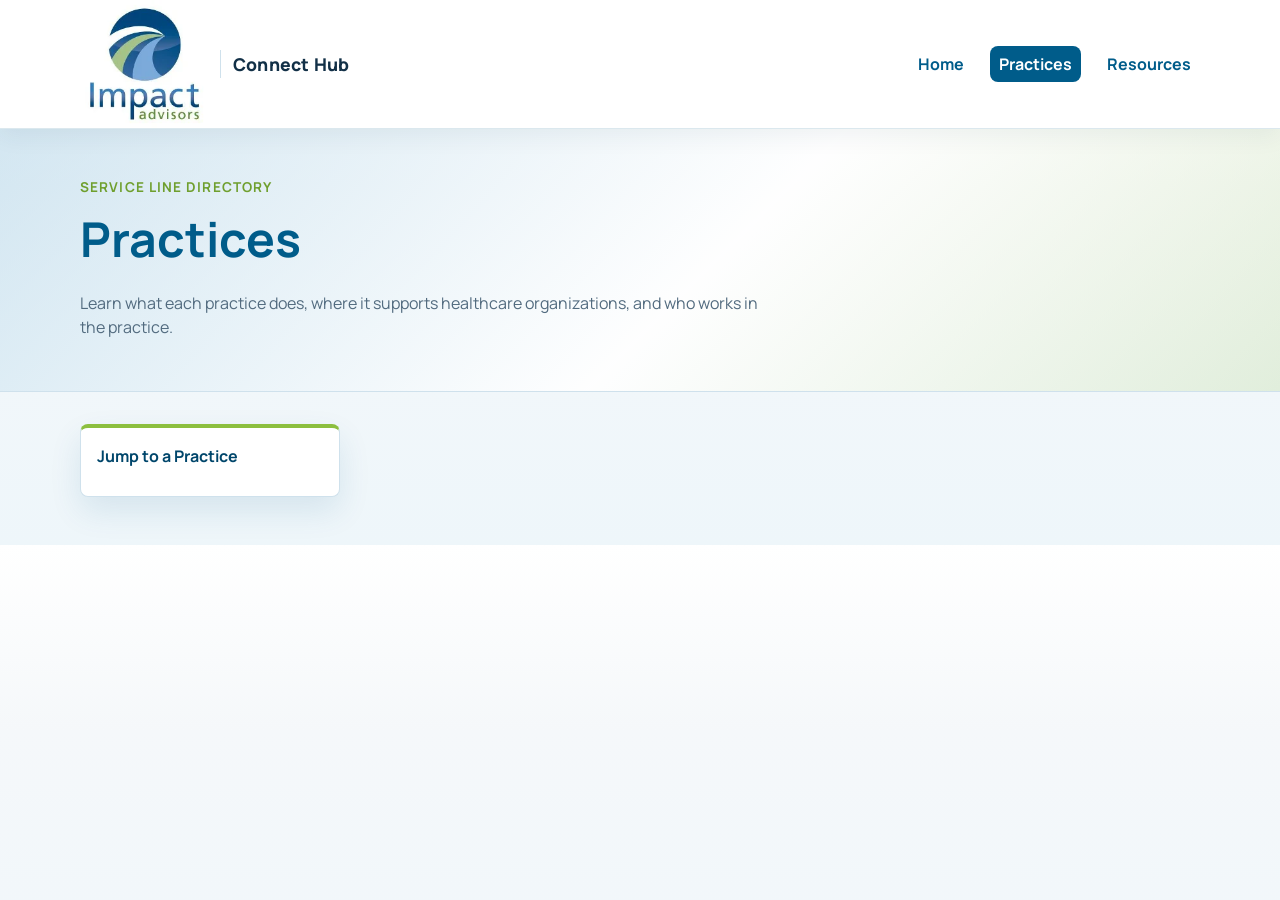
==== practices/index.html @ 386b3790 "Test three-page Connect Hub structure" ====
<!DOCTYPE html><html lang="en"><head><meta charset="UTF-8"><meta name="viewport" content="width=device-width,initial-scale=1"><title>Practices | Connect Hub</title>
<link rel="preconnect" href="https://fonts.googleapis.com"><link rel="preconnect" href="https://fonts.gstatic.com" crossorigin><link href="https://fonts.googleapis.com/css2?family=Manrope:wght@400;500;600;700;800&display=swap" rel="stylesheet"><link rel="stylesheet" href="../styles.css"></head>
<body><header class="top-nav"><div class="container nav-inner"><a href="../" class="brand" aria-label="Impact Advisors Connect Hub home"><img src="../assets/impact-advisors-logo.webp" alt="Impact Advisors" class="brand-logo"><span class="brand-divider" aria-hidden="true"></span><span class="brand-product">Connect Hub</span></a><nav aria-label="Primary navigation"><ul class="nav-links"><li><a href="../">Home</a></li><li><a href="./" class="active" aria-current="page">Practices</a></li><li><a href="../resources/">Resources</a></li></ul></nav></div></header>
<main id="top"><section class="page-hero"><div class="container"><p class="hero-kicker">Service Line Directory</p><h1>Practices</h1><p>Learn what each practice does, where it supports healthcare organizations, and who works in the practice.</p></div></section>
<div class="container practices-layout"><aside class="practice-nav-card" aria-label="Practice navigation"><h2>Jump to a Practice</h2><nav id="practiceNav"></nav></aside><div id="practiceSections" class="practice-sections"></div></div></main>
<script src="../assets/data/roster-data.js"></script><script src="../assets/data/practice-data.js"></script><script src="../assets/js/site-data.js"></script><script src="practices.js"></script></body></html>
---- styles.css ----
:root {
  --bg: #f5f8fa;
  --bg-accent: #eaf4fa;
  --surface: #ffffff;
  --surface-soft: #f7fbfd;
  --text: #123047;
  --muted: #526b7f;
  --primary: #005c8a;
  --primary-strong: #00466b;
  --primary-medium: #2f80b7;
  --primary-light: #a8d0e6;
  --accent-green: #8cbf3f;
  --accent-green-strong: #6f9f2e;
  --border: #cfe1ec;
  --shadow: 0 14px 32px rgba(0, 92, 138, 0.11);
}

* {
  box-sizing: border-box;
}

html {
  scroll-behavior: smooth;
}

body {
  margin: 0;
  font-family: "Manrope", "Segoe UI", Tahoma, sans-serif;
  color: var(--text);
  background: linear-gradient(180deg, #ffffff 0%, var(--bg) 34%, #eef6fa 100%);
  line-height: 1.5;
  overflow-x: hidden;
}

.container {
  width: min(1120px, 92vw);
  margin: 0 auto;
}

.top-nav {
  position: static;
  background: rgba(255, 255, 255, 0.96);
  border-bottom: 1px solid rgba(0, 92, 138, 0.14);
  box-shadow: 0 8px 22px rgba(18, 48, 71, 0.06);
  backdrop-filter: blur(12px);
}

.nav-inner {
  display: flex;
  align-items: center;
  justify-content: space-between;
  min-height: 70px;
}

.brand {
  display: inline-flex;
  align-items: center;
  gap: 0.75rem;
  min-width: 0;
  color: var(--primary);
  text-decoration: none;
  font-weight: 800;
  letter-spacing: 0.2px;
  font-size: 1.1rem;
}

.brand-logo {
  width: 128px;
  height: auto;
  display: block;
  flex: 0 0 auto;
}

.brand-divider {
  width: 1px;
  height: 28px;
  background: var(--border);
  flex: 0 0 auto;
}

.brand-product {
  color: var(--text);
  white-space: nowrap;
}

.nav-links {
  display: flex;
  gap: 1.1rem;
  list-style: none;
  margin: 0;
  padding: 0;
}

.nav-links a {
  text-decoration: none;
  color: var(--primary);
  font-weight: 700;
  transition: color 0.2s ease, background 0.2s ease;
  border-radius: 8px;
  padding: 0.45rem 0.55rem;
}

.nav-links a:hover,
.nav-links a:focus-visible {
  color: var(--primary-strong);
  background: #edf7fc;
}

.nav-links a.active {
  color: #fff;
  background: var(--primary);
}

.home-links-section,
.resource-categories {
  padding: 2rem 0;
}

.home-link-grid {
  display: grid;
  grid-template-columns: repeat(2, minmax(0, 1fr));
  gap: 1rem;
}

.home-promo-card,
.resource-card,
.practice-section,
.practice-nav-card {
  background: var(--surface);
  border: 1px solid var(--border);
  border-top: 4px solid var(--accent-green);
  border-radius: 8px;
  box-shadow: var(--shadow);
}

.home-promo-card { padding: 1.35rem; }
.home-promo-card h2 { margin: 0.25rem 0 0.5rem; color: var(--primary-strong); font-size: 1.35rem; }
.home-promo-card p:not(.eyebrow) { color: var(--muted); }
.eyebrow, .resource-type { margin: 0; color: var(--accent-green-strong); font-size: .78rem; font-weight: 800; letter-spacing: .08em; text-transform: uppercase; }
.quick-link-list { display: flex; flex-wrap: wrap; gap: .65rem; margin: 1rem 0; }
.quick-link-button { display: inline-flex; padding: .65rem .8rem; border-radius: 6px; background: var(--primary); color: #fff; text-decoration: none; font-weight: 700; }
.quick-link-button:hover, .quick-link-button:focus-visible { background: var(--primary-strong); }
.text-link, .back-to-top { color: var(--primary); font-weight: 800; }
.inline-action { display: inline-flex; width: auto; }

.page-hero { padding: 3rem 0 2.25rem; background: linear-gradient(135deg, rgba(168,208,230,.45), rgba(255,255,255,.9) 55%, rgba(140,191,63,.16)); border-bottom: 1px solid var(--border); }
.page-hero h1 { margin: .35rem 0; color: var(--primary); font-size: clamp(2rem, 5vw, 3rem); }
.page-hero p:last-child { max-width: 70ch; color: var(--muted); }
.practices-layout { display: grid; grid-template-columns: 260px minmax(0, 1fr); gap: 1.25rem; padding: 2rem 0 3rem; align-items: start; }
.practice-nav-card { position: sticky; top: 1rem; padding: 1rem; }
.practice-nav-card h2 { margin: 0 0 .75rem; font-size: 1rem; color: var(--primary-strong); }
.practice-nav-card nav { display: grid; }
.practice-nav-card a { padding: .55rem .3rem; border-bottom: 1px solid var(--border); color: var(--primary); text-decoration: none; font-weight: 700; font-size: .9rem; }
.practice-sections { display: grid; gap: 1.25rem; min-width: 0; }
.practice-section { padding: 1.5rem; scroll-margin-top: 1rem; }
.practice-section > h2 { margin: 0 0 1rem; color: var(--primary-strong); }
.practice-section > h3 { color: var(--primary); margin-top: 1.5rem; }
.practice-content p, .practice-section li, .practice-closing, .muted-message { color: var(--muted); }
.support-intro { font-weight: 700; margin-bottom: .35rem; }
.support-list { columns: 2; column-gap: 2rem; margin-top: 0; }
.practice-closing { font-weight: 800; }
.practice-people-grid { display: grid; grid-template-columns: repeat(3, minmax(0,1fr)); gap: .65rem; }
.practice-person-card { display: flex; align-items: center; gap: .65rem; padding: .7rem; border: 1px solid var(--border); border-radius: 7px; background: var(--surface-soft); min-width: 0; }
.practice-person-card img { width: 44px; height: 44px; flex: 0 0 44px; border-radius: 50%; object-fit: cover; }
.practice-person-card h4, .practice-person-card p { margin: 0; overflow-wrap: anywhere; }
.practice-person-card h4 { font-size: .88rem; color: var(--text); }
.practice-person-card p { font-size: .76rem; color: var(--muted); }
.back-to-top { display: inline-block; margin-top: 1.25rem; }
.resource-categories { display: grid; gap: 2rem; }
.resource-category h2 { color: var(--primary); }
.resource-grid { display: grid; grid-template-columns: repeat(2, minmax(0,1fr)); gap: 1rem; }
.resource-card { padding: 1.4rem; }
.resource-card h3 { color: var(--primary-strong); margin: .35rem 0; }
.resource-card p { color: var(--muted); }

.hero {
  padding: 4.5rem 0 3.2rem;
  background:
    linear-gradient(135deg, rgba(168, 208, 230, 0.45) 0%, rgba(255, 255, 255, 0.9) 48%, rgba(140, 191, 63, 0.16) 100%),
    #f7fbfd;
  border-bottom: 1px solid rgba(0, 92, 138, 0.12);
}

.hero-grid {
  display: grid;
  grid-template-columns: 1.3fr 0.9fr;
  gap: 2rem;
  align-items: center;
}

.hero-kicker {
  margin: 0;
  font-size: 0.85rem;
  font-weight: 700;
  letter-spacing: 1.1px;
  text-transform: uppercase;
  color: var(--accent-green-strong);
}

.hero h1 {
  margin: 0.55rem 0 0;
  font-size: clamp(2rem, 5vw, 3rem);
  line-height: 1.1;
  color: var(--primary);
}

.hero-description {
  max-width: 60ch;
  color: var(--muted);
  margin-bottom: 1.4rem;
}

.hero-panel {
  display: grid;
  grid-template-columns: repeat(3, minmax(0, 1fr));
  gap: 0.8rem;
}

.panel-card {
  background: var(--surface);
  border: 1px solid rgba(47, 128, 183, 0.22);
  border-top: 3px solid var(--accent-green);
  border-radius: 8px;
  padding: 1rem;
  box-shadow: var(--shadow);
}

.panel-label {
  margin: 0;
  font-size: 0.82rem;
  color: var(--muted);
}

.panel-value {
  margin: 0.35rem 0 0;
  font-size: 1.35rem;
  font-weight: 800;
  color: var(--primary);
}

.featured-resource-section {
  padding: 1.25rem 0 0.4rem;
}

.featured-resource-heading {
  margin-bottom: 0.75rem;
}

.featured-resource-card {
  display: grid;
  grid-template-columns: auto minmax(0, 1fr) auto;
  align-items: center;
  gap: 1rem;
  border: 1px solid var(--border);
  border-left: 5px solid var(--accent-green);
  border-radius: 8px;
  padding: 1rem 1.1rem;
  background: linear-gradient(135deg, var(--surface) 0%, var(--bg-accent) 100%);
  box-shadow: var(--shadow);
  color: var(--text);
  text-decoration: none;
  transition: border-color 0.2s ease, box-shadow 0.2s ease, transform 0.2s ease;
}

.featured-resource-card:hover {
  border-color: var(--primary-medium);
  box-shadow: 0 18px 34px rgba(0, 92, 138, 0.16);
  transform: translateY(-2px);
}

.featured-resource-card:focus-visible {
  outline: 3px solid rgba(47, 128, 183, 0.35);
  outline-offset: 3px;
}

.featured-resource-card + .featured-resource-card {
  margin-top: 0.75rem;
}

.featured-resource-icon {
  display: grid;
  width: 54px;
  height: 58px;
  place-items: center;
  border-radius: 7px;
  background: var(--primary-strong);
  color: #fff;
}

.featured-resource-icon svg {
  width: 27px;
  height: 27px;
  fill: none;
  stroke: currentColor;
  stroke-linecap: round;
  stroke-linejoin: round;
  stroke-width: 1.7;
}

.featured-resource-icon > span {
  margin-top: -0.45rem;
  font-size: 0.58rem;
  font-weight: 800;
  letter-spacing: 0.08em;
}

.featured-resource-copy,
.featured-resource-label,
.featured-resource-title,
.featured-resource-description {
  display: block;
}

.featured-resource-label {
  color: var(--accent-green-strong);
  font-size: 0.72rem;
  font-weight: 800;
  letter-spacing: 0.075em;
  text-transform: uppercase;
}

.featured-resource-title {
  margin-top: 0.12rem;
  color: var(--primary-strong);
  font-size: 1.08rem;
  font-weight: 800;
}

.featured-resource-description {
  margin-top: 0.2rem;
  color: var(--muted);
  font-size: 0.86rem;
}

.featured-resource-button {
  border-radius: 7px;
  padding: 0.65rem 0.9rem;
  background: var(--primary);
  color: #fff;
  font-size: 0.8rem;
  font-weight: 800;
  text-align: center;
  white-space: nowrap;
}

.people-section {
  padding: 1rem 0 3.8rem;
}

.section-header h3,
.info-section h3 {
  margin: 0;
  font-size: 1.45rem;
  color: var(--primary);
}

.section-header p {
  margin: 0.5rem 0 1.4rem;
  color: var(--muted);
}

.filters-card {
  background: linear-gradient(135deg, #ffffff 0%, #f4f9ed 100%);
  border: 1px solid rgba(140, 191, 63, 0.48);
  border-top: 5px solid var(--accent-green);
  border-radius: 8px;
  box-shadow: 0 14px 30px rgba(82, 125, 34, 0.16);
  padding: 1.15rem;
}

.filter-grid {
  display: grid;
  grid-template-columns: repeat(4, minmax(0, 1fr));
  gap: 0.85rem;
}

.search-field {
  grid-column: span 2;
}

.search-input-row {
  display: flex;
  gap: 0.5rem;
}

.filter-control-row {
  display: flex;
  gap: 0.5rem;
}

.search-input-row input,
.filter-control-row select {
  min-width: 0;
}

.clear-search-button {
  flex: 0 0 auto;
  border: 1px solid var(--primary);
  border-radius: 999px;
  padding: 0.62rem 1rem;
  background: var(--primary);
  color: #fff;
  font: inherit;
  font-weight: 700;
  cursor: pointer;
}

.clear-search-button:hover {
  background: var(--primary-strong);
  border-color: var(--primary-strong);
}

.clear-search-button:focus-visible {
  outline: 3px solid rgba(47, 128, 183, 0.25);
  outline-offset: 2px;
}

.filter-field {
  display: flex;
  flex-direction: column;
  gap: 0.35rem;
}

.filter-field label {
  font-size: 0.82rem;
  font-weight: 800;
  color: var(--primary-strong);
  letter-spacing: 0.01em;
}

.filter-field input,
.filter-field select {
  width: 100%;
  border: 1px solid var(--border);
  background: var(--surface-soft);
  border-radius: 999px;
  padding: 0.62rem 0.7rem;
  font: inherit;
  color: var(--text);
}

.filter-field input:focus,
.filter-field select:focus {
  border-color: var(--primary-medium);
  outline: 3px solid rgba(47, 128, 183, 0.2);
  outline-offset: 1px;
}

.results-count {
  margin: 1rem 0 0.9rem;
  font-weight: 700;
  color: var(--primary-strong);
}

.profiles-grid {
  display: grid;
  grid-template-columns: repeat(3, minmax(0, 1fr));
  gap: 1rem;
}

.service-line-info {
  margin: 0 0 1rem;
  padding: 1.15rem 1.25rem;
  border: 1px solid var(--border);
  border-left: 4px solid var(--primary);
  border-radius: 8px;
  background: var(--surface-soft);
  box-shadow: 0 8px 20px rgba(0, 92, 138, 0.07);
  animation: service-line-info-enter 180ms ease-out;
}

.service-line-info[hidden] {
  display: none;
}

.service-line-info h4 {
  margin: -1.15rem -1.25rem 0.85rem;
  padding: 0.9rem 1.25rem;
  background: var(--primary-strong);
  color: #fff;
  font-size: 1.08rem;
}

.service-line-info p {
  margin: 0 0 0.65rem;
  color: var(--muted);
  font-size: 0.93rem;
}

.service-line-info ul {
  margin: 0 0 0.7rem;
  padding-left: 1.25rem;
  columns: 2;
  column-gap: 2rem;
  color: var(--text);
  font-size: 0.91rem;
}

.service-line-info li {
  margin-bottom: 0.3rem;
  break-inside: avoid;
}

.service-line-info .service-line-info-closing {
  margin-bottom: 0;
  font-weight: 600;
  color: var(--text);
}

@keyframes service-line-info-enter {
  from {
    opacity: 0;
    transform: translateY(-4px);
  }

  to {
    opacity: 1;
    transform: translateY(0);
  }
}

.service-line-org-chart {
  margin: 0 0 1rem;
  overflow: hidden;
  border: 1px solid var(--border);
  border-radius: 8px;
  background: var(--surface);
  box-shadow: 0 8px 20px rgba(0, 92, 138, 0.07);
  animation: service-line-info-enter 180ms ease-out;
}

.service-line-org-chart[hidden] {
  display: none;
}

.org-chart-heading {
  padding: 1rem 1.25rem;
  background: var(--primary-strong);
  color: #fff;
}

.org-chart-heading h4,
.org-chart-heading p {
  margin: 0;
}

.org-chart-heading h4 {
  font-size: 1.12rem;
}

.org-chart-heading p {
  margin-top: 0.18rem;
  color: var(--primary-light);
  font-size: 0.9rem;
}

.org-chart-levels {
  padding: 1.2rem;
  background: var(--surface-soft);
}

.org-chart-level {
  position: relative;
  padding-bottom: 2rem;
}

.org-chart-level:last-child {
  padding-bottom: 0;
}

.org-chart-level:not(:last-child)::after {
  content: "";
  position: absolute;
  bottom: 0.25rem;
  left: 50%;
  width: 2px;
  height: 1.5rem;
  background: linear-gradient(var(--primary-medium), var(--accent-green));
  transform: translateX(-50%);
}

.org-chart-level-label {
  margin: 0 0 0.55rem;
  color: var(--primary);
  font-size: 0.76rem;
  font-weight: 800;
  letter-spacing: 0.055em;
  text-align: center;
  text-transform: uppercase;
}

.org-chart-people {
  display: flex;
  flex-wrap: wrap;
  justify-content: center;
  gap: 0.7rem;
}

.org-chart-node {
  width: min(155px, 100%);
  min-height: 142px;
  border: 1px solid rgba(47, 128, 183, 0.3);
  border-top: 4px solid var(--accent-green);
  border-radius: 8px;
  padding: 0.75rem 0.55rem;
  background: var(--surface);
  color: var(--text);
  font: inherit;
  text-align: center;
  cursor: pointer;
  box-shadow: 0 5px 14px rgba(0, 92, 138, 0.08);
  transition: border-color 0.2s ease, box-shadow 0.2s ease, transform 0.2s ease;
}

.org-chart-node:hover {
  border-color: var(--primary-medium);
  box-shadow: 0 9px 20px rgba(0, 92, 138, 0.16);
  transform: translateY(-2px);
}

.org-chart-node:focus-visible {
  outline: 3px solid rgba(47, 128, 183, 0.25);
  outline-offset: 2px;
}

.org-chart-avatar {
  position: relative;
  display: grid;
  width: 58px;
  height: 58px;
  margin: 0 auto 0.45rem;
  overflow: hidden;
  place-items: center;
  border-radius: 50%;
  background: linear-gradient(135deg, var(--primary), var(--primary-medium));
  box-shadow: inset 0 -5px 0 rgba(140, 191, 63, 0.25);
  color: #fff;
  font-weight: 800;
}

.org-chart-avatar img {
  position: absolute;
  inset: 0;
  width: 100%;
  height: 100%;
  border-radius: 50%;
  object-fit: cover;
}

.org-chart-name,
.org-chart-title {
  display: block;
}

.org-chart-name {
  font-size: 0.88rem;
  font-weight: 800;
}

.org-chart-title {
  margin-top: 0.15rem;
  color: var(--muted);
  font-size: 0.73rem;
  line-height: 1.25;
}

.org-chart-note {
  margin: 0;
  padding: 0.85rem 1.25rem;
  border-top: 1px solid var(--border);
  color: var(--muted);
  font-size: 0.78rem;
  font-style: italic;
}

.profile-card.org-chart-target {
  border-color: var(--accent-green);
  box-shadow: 0 0 0 4px rgba(140, 191, 63, 0.25), 0 18px 34px rgba(0, 92, 138, 0.16);
  animation: org-chart-profile-highlight 1.8s ease-out;
}

@keyframes org-chart-profile-highlight {
  0%,
  30% {
    background: rgba(140, 191, 63, 0.14);
  }

  100% {
    background: var(--surface);
  }
}

.profile-card {
  background: var(--surface);
  border: 1px solid rgba(47, 128, 183, 0.25);
  border-radius: 8px;
  box-shadow: var(--shadow);
  padding: 1.1rem;
  display: flex;
  flex-direction: column;
  gap: 1rem;
  transition: transform 0.2s ease, box-shadow 0.2s ease;
}

.profile-card:hover {
  transform: translateY(-3px);
  box-shadow: 0 18px 34px rgba(0, 92, 138, 0.16);
}

.profile-top {
  display: flex;
  gap: 0.75rem;
  align-items: center;
}

.avatar {
  width: 52px;
  height: 52px;
  flex: 0 0 52px;
  border-radius: 50%;
  overflow: hidden;
  position: relative;
  display: grid;
  place-items: center;
  font-weight: 800;
  color: #fff;
  background: linear-gradient(135deg, var(--primary), var(--primary-medium));
  box-shadow: inset 0 -5px 0 rgba(140, 191, 63, 0.22);
}

.avatar img {
  position: absolute;
  inset: 0;
  width: 100%;
  height: 100%;
  display: block;
  object-fit: cover;
  object-position: center;
  border-radius: 50%;
}

.name {
  margin: 0;
  font-size: 1.05rem;
  color: var(--text);
}

.role {
  margin: 0.1rem 0 0;
  color: var(--muted);
  font-size: 0.94rem;
}

.meta-line {
  margin: 0.1rem 0 0;
  color: var(--primary);
  font-weight: 600;
  font-size: 0.86rem;
}

.profile-details {
  display: grid;
  grid-template-columns: auto 1fr;
  gap: 0.35rem 0.8rem;
  margin: 0;
}

.profile-details dt,
.contact-row > span {
  font-size: 0.84rem;
  font-weight: 700;
  color: var(--primary);
}

.profile-details dd {
  margin: 0;
  color: var(--muted);
  overflow-wrap: anywhere;
}

.profile-tag {
  display: inline-flex;
  align-items: center;
  max-width: 100%;
  border-radius: 999px;
  padding: 0.18rem 0.55rem;
  font-size: 0.8rem;
  font-weight: 800;
  line-height: 1.35;
  overflow-wrap: anywhere;
}

.profile-tag-single-line {
  font-size: 0.72rem;
  white-space: nowrap;
}

.tag-blue {
  background: #e5f2fa;
  border: 1px solid var(--primary-light);
  color: var(--primary);
}

.tag-green {
  background: #f1f8e8;
  border: 1px solid rgba(140, 191, 63, 0.48);
  color: #527d22;
}

.contact-links {
  display: grid;
  gap: 0.45rem;
  padding-top: 0.2rem;
  border-top: 1px solid rgba(47, 128, 183, 0.18);
}

.contact-row {
  display: grid;
  grid-template-columns: 76px minmax(0, 1fr);
  gap: 0.7rem;
  align-items: baseline;
}

.profile-link {
  color: var(--primary);
  font-weight: 700;
  overflow-wrap: anywhere;
}

a.profile-link:hover,
a.profile-link:focus-visible {
  color: var(--primary-strong);
}

.profile-link:not(a) {
  color: var(--muted);
  font-weight: 600;
}

.muted-link {
  color: #75879a;
}

.card-actions {
  display: flex;
  gap: 0.55rem;
  margin-top: auto;
}

.card-actions .action-btn {
  flex: 1 1 0;
}

button {
  font: inherit;
}

.action-btn {
  display: inline-flex;
  align-items: center;
  justify-content: center;
  border: 1px solid var(--border);
  border-radius: 8px;
  padding: 0.54rem 0.75rem;
  font-weight: 700;
  cursor: pointer;
  text-decoration: none;
}

.action-btn.primary {
  background: var(--primary);
  border-color: transparent;
  color: #fff;
}

.action-btn.primary:hover {
  background: var(--primary-strong);
}

.action-btn.disabled,
.action-btn.disabled:hover {
  background: #b7c7d2;
  color: #ffffff;
  cursor: not-allowed;
  pointer-events: none;
}

.action-btn.secondary {
  background: #fff;
  color: var(--primary-strong);
}

.action-btn.secondary:hover {
  background: #f0f8ff;
}

.directory-controls {
  display: flex;
  justify-content: center;
  gap: 0.55rem;
  margin: 1.25rem 0;
}

.directory-controls[hidden],
.directory-controls button[hidden] {
  display: none;
}

.no-results {
  margin-top: 1rem;
  padding: 1rem;
  border-radius: 8px;
  background: #fff3f3;
  border: 1px solid #f1c8c8;
  color: #8d3737;
  font-weight: 600;
}

.info-section {
  padding: 0 0 4rem;
}

.info-grid {
  display: grid;
  grid-template-columns: repeat(2, minmax(0, 1fr));
  gap: 1rem;
}

.info-grid article {
  background: var(--surface);
  border: 1px solid rgba(47, 128, 183, 0.22);
  border-top: 3px solid var(--primary-light);
  border-radius: 8px;
  box-shadow: var(--shadow);
  padding: 1.2rem;
}

.info-grid p,
.info-grid li {
  color: var(--muted);
}

.info-grid ol {
  margin: 0.7rem 0 0;
  padding-left: 1.15rem;
}

@media (max-width: 1050px) {
  .filter-grid {
    grid-template-columns: repeat(2, minmax(0, 1fr));
  }

  .search-field {
    grid-column: span 2;
  }

  .profiles-grid {
    grid-template-columns: repeat(2, minmax(0, 1fr));
  }

  .hero-grid {
    grid-template-columns: 1fr;
  }

  .org-chart-node {
    width: 145px;
  }

  .practices-layout { grid-template-columns: 1fr; }
  .practice-nav-card { position: static; }
  .practice-nav-card nav { grid-template-columns: repeat(2, minmax(0,1fr)); column-gap: 1rem; }
  .practice-people-grid { grid-template-columns: repeat(2, minmax(0,1fr)); }
}

@media (max-width: 680px) {
  .nav-inner {
    flex-wrap: wrap;
    padding: 0.65rem 0;
    gap: 0.55rem;
  }

  .nav-links {
    width: 100%;
    justify-content: space-between;
    gap: 0.35rem;
    font-size: 0.92rem;
  }

  .brand {
    width: 100%;
  }

  .brand-logo {
    width: 112px;
  }

  .brand-divider {
    height: 24px;
  }

  .hero-panel {
    grid-template-columns: 1fr;
  }

  .featured-resource-card {
    grid-template-columns: auto minmax(0, 1fr);
    align-items: start;
    padding: 1rem;
  }

  .featured-resource-button {
    grid-column: 1 / -1;
    width: 100%;
  }

  .filter-grid {
    grid-template-columns: 1fr;
  }

  .search-field {
    grid-column: span 1;
  }

  .profiles-grid,
  .info-grid {
    grid-template-columns: 1fr;
  }

  .service-line-info {
    padding: 1rem;
  }

  .service-line-info ul {
    columns: 1;
  }

  .org-chart-levels {
    padding: 1rem;
  }

  .org-chart-level {
    padding-bottom: 1.7rem;
  }

  .org-chart-level:not(:last-child)::after {
    bottom: 0.2rem;
    height: 1.3rem;
  }

  .org-chart-people {
    display: grid;
    grid-template-columns: 1fr;
  }

  .org-chart-node {
    display: grid;
    grid-template-columns: 48px 1fr;
    grid-template-rows: auto auto;
    width: 100%;
    min-height: 0;
    align-items: center;
    text-align: left;
  }

  .org-chart-avatar {
    grid-row: 1 / 3;
    width: 48px;
    height: 48px;
    margin: 0 0.7rem 0 0;
  }

  .org-chart-name {
    align-self: end;
  }

  .org-chart-title {
    align-self: start;
  }

  .card-actions {
    flex-direction: column;
  }

  .home-link-grid, .resource-grid, .practice-people-grid { grid-template-columns: 1fr; }
  .practice-nav-card nav { grid-template-columns: 1fr; }
  .support-list { columns: 1; }
  .practice-section { padding: 1rem; }
  .search-input-row { flex-wrap: wrap; }
  .search-input-row input { flex: 1 1 100%; }
}
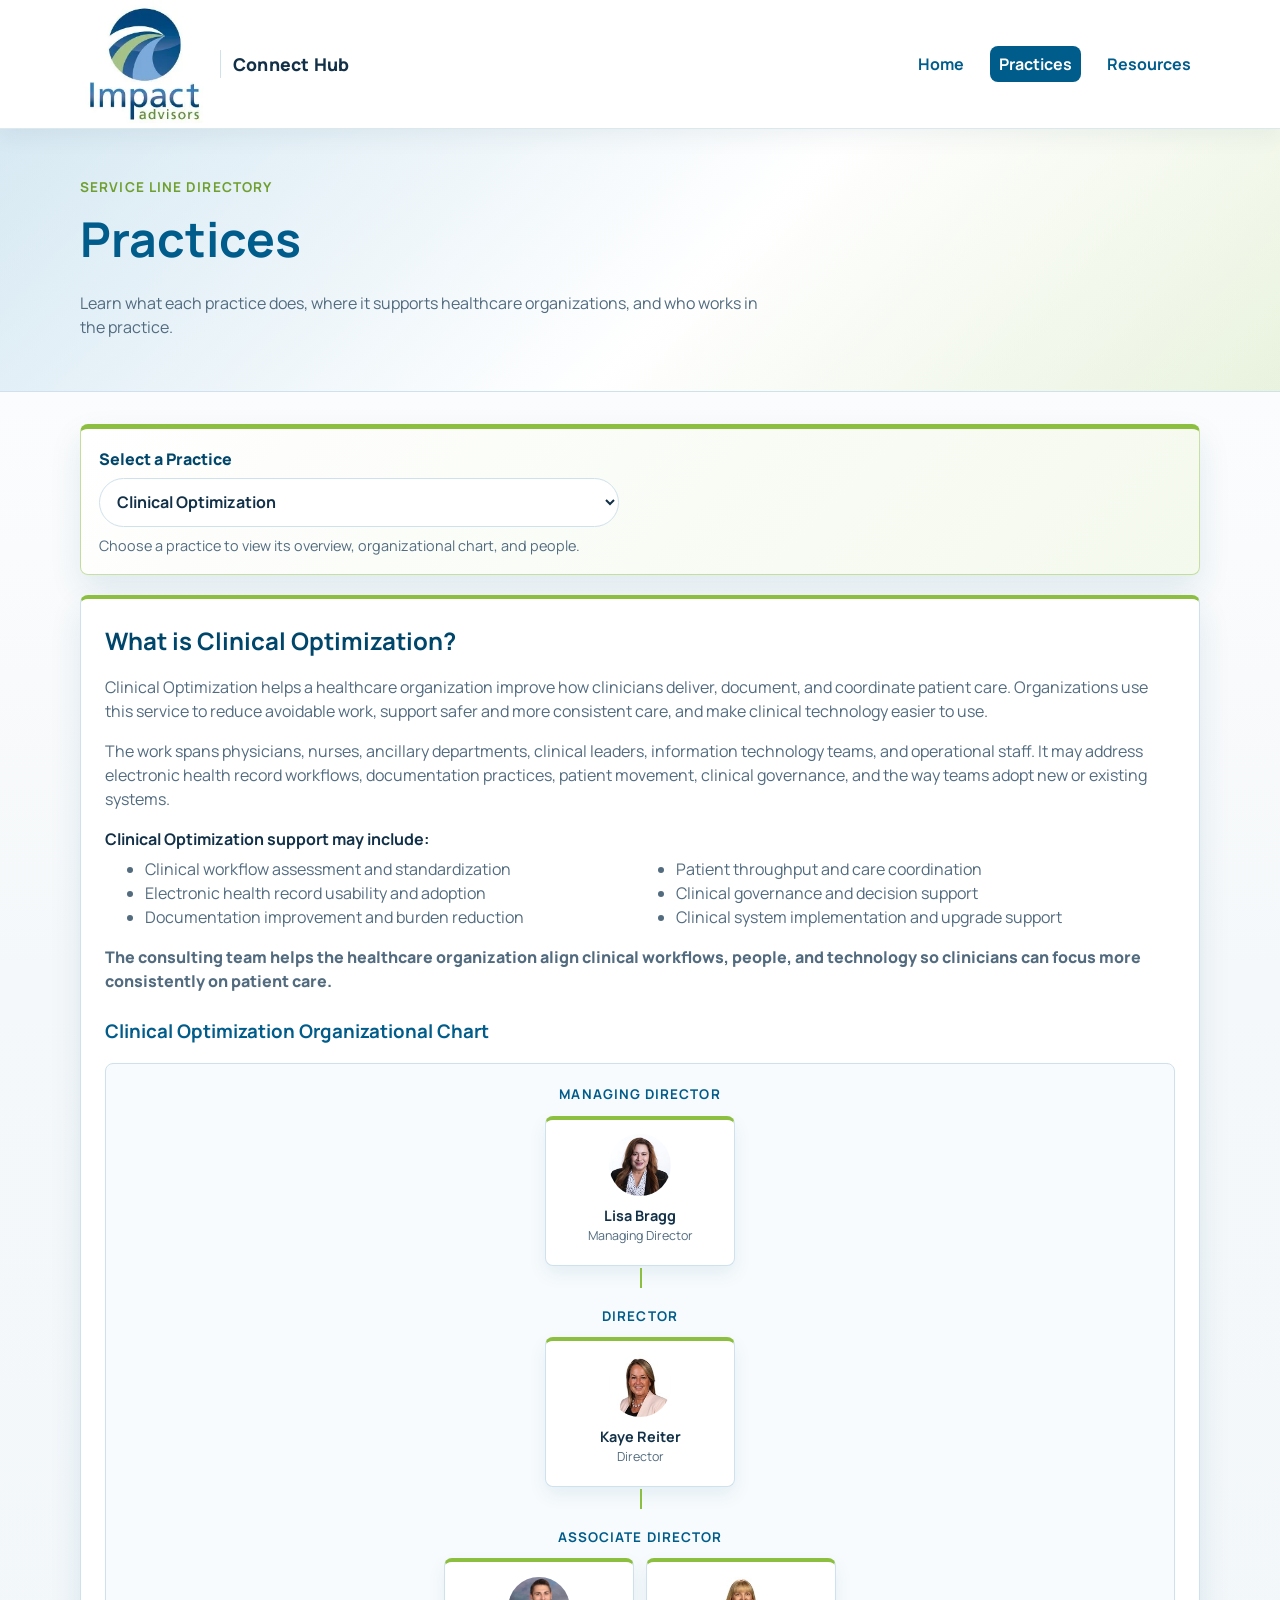
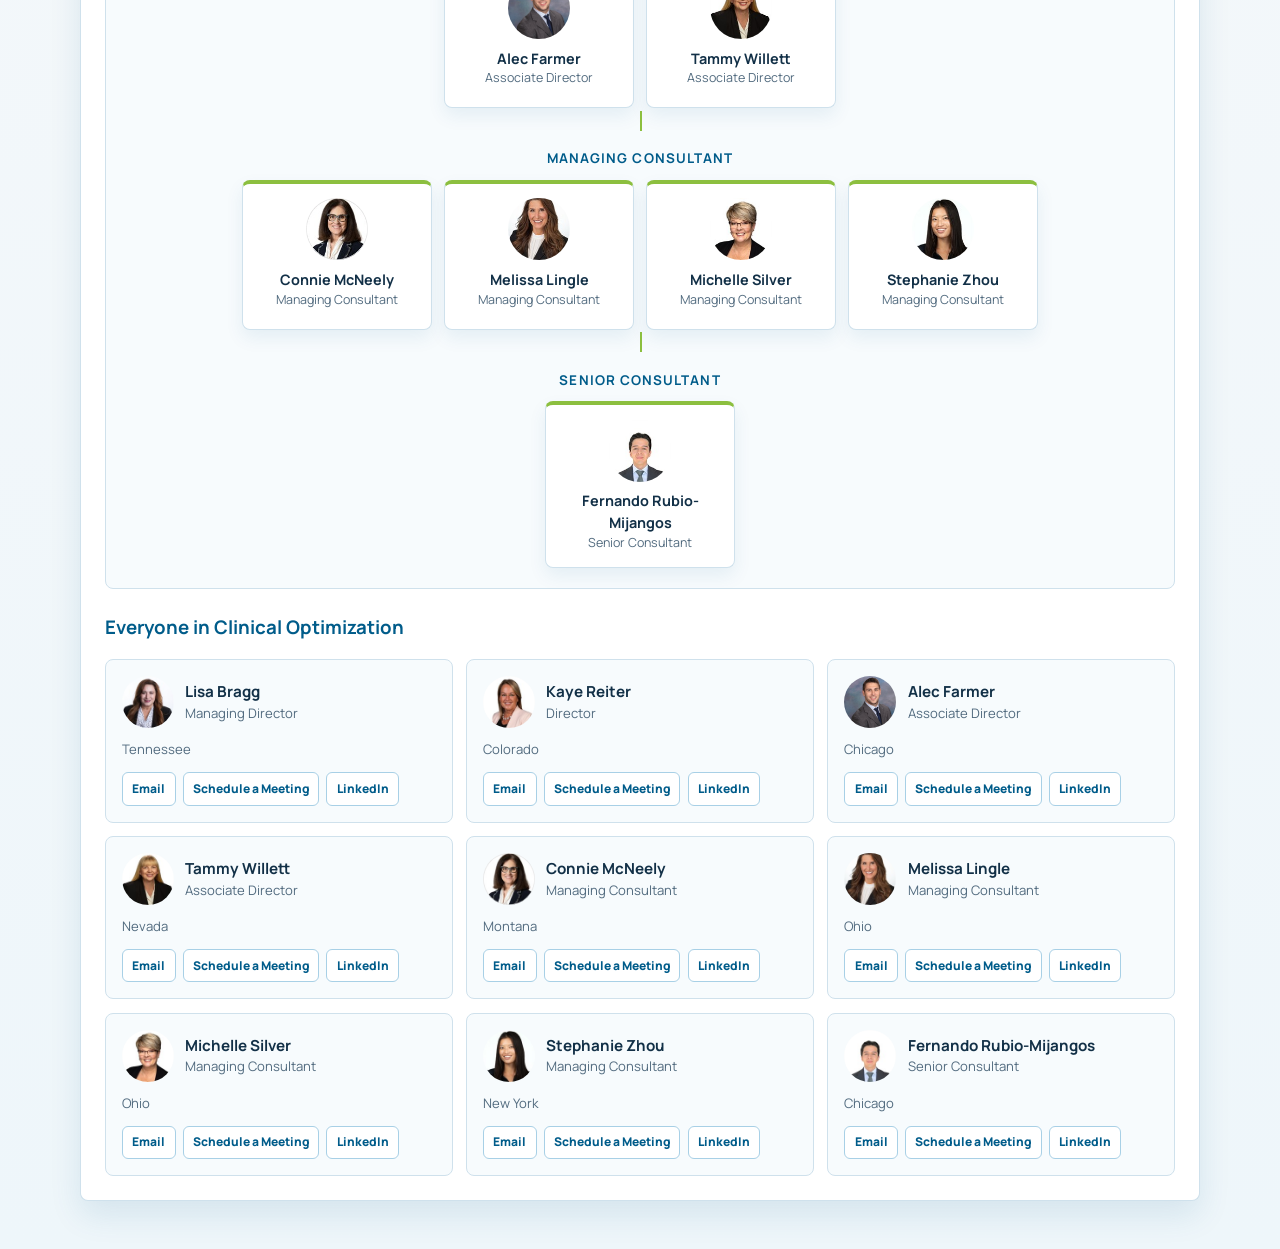
==== commit 5822f7a0: "Add practice dropdown and organizational charts" ====
--- a/practices/index.html
+++ b/practices/index.html
@@ -2,5 +2,5 @@
 <link rel="preconnect" href="https://fonts.googleapis.com"><link rel="preconnect" href="https://fonts.gstatic.com" crossorigin><link href="https://fonts.googleapis.com/css2?family=Manrope:wght@400;500;600;700;800&display=swap" rel="stylesheet"><link rel="stylesheet" href="../styles.css"></head>
 <body><header class="top-nav"><div class="container nav-inner"><a href="../" class="brand" aria-label="Impact Advisors Connect Hub home"><img src="../assets/impact-advisors-logo.webp" alt="Impact Advisors" class="brand-logo"><span class="brand-divider" aria-hidden="true"></span><span class="brand-product">Connect Hub</span></a><nav aria-label="Primary navigation"><ul class="nav-links"><li><a href="../">Home</a></li><li><a href="./" class="active" aria-current="page">Practices</a></li><li><a href="../resources/">Resources</a></li></ul></nav></div></header>
 <main id="top"><section class="page-hero"><div class="container"><p class="hero-kicker">Service Line Directory</p><h1>Practices</h1><p>Learn what each practice does, where it supports healthcare organizations, and who works in the practice.</p></div></section>
-<div class="container practices-layout"><aside class="practice-nav-card" aria-label="Practice navigation"><h2>Jump to a Practice</h2><nav id="practiceNav"></nav></aside><div id="practiceSections" class="practice-sections"></div></div></main>
+<div class="container practice-selector-layout"><div class="practice-selector-card"><label for="practiceSelect">Select a Practice</label><select id="practiceSelect" aria-describedby="practiceSelectHelp"></select><p id="practiceSelectHelp">Choose a practice to view its overview, organizational chart, and people.</p></div><div id="practiceSections" class="practice-sections" aria-live="polite"></div></div></main>
 <script src="../assets/data/roster-data.js"></script><script src="../assets/data/practice-data.js"></script><script src="../assets/js/site-data.js"></script><script src="practices.js"></script></body></html>
--- a/styles.css
+++ b/styles.css
@@ -147,12 +147,19 @@
 .page-hero h1 { margin: .35rem 0; color: var(--primary); font-size: clamp(2rem, 5vw, 3rem); }
 .page-hero p:last-child { max-width: 70ch; color: var(--muted); }
 .practices-layout { display: grid; grid-template-columns: 260px minmax(0, 1fr); gap: 1.25rem; padding: 2rem 0 3rem; align-items: start; }
+.practice-selector-layout { display: grid; gap: 1.25rem; padding: 2rem 0 3rem; }
+.practice-selector-card { padding: 1.1rem; background: linear-gradient(135deg, #fff, #f4f9ed); border: 1px solid rgba(140,191,63,.48); border-top: 5px solid var(--accent-green); border-radius: 8px; box-shadow: var(--shadow); }
+.practice-selector-card label { display: block; margin-bottom: .45rem; color: var(--primary-strong); font-weight: 800; }
+.practice-selector-card select { width: min(520px, 100%); padding: .72rem .85rem; border: 1px solid var(--border); border-radius: 999px; background: var(--surface); color: var(--text); font: inherit; font-weight: 700; }
+.practice-selector-card select:focus { outline: 3px solid rgba(47,128,183,.2); border-color: var(--primary-medium); }
+.practice-selector-card p { margin: .5rem 0 0; color: var(--muted); font-size: .9rem; }
 .practice-nav-card { position: sticky; top: 1rem; padding: 1rem; }
 .practice-nav-card h2 { margin: 0 0 .75rem; font-size: 1rem; color: var(--primary-strong); }
 .practice-nav-card nav { display: grid; }
 .practice-nav-card a { padding: .55rem .3rem; border-bottom: 1px solid var(--border); color: var(--primary); text-decoration: none; font-weight: 700; font-size: .9rem; }
 .practice-sections { display: grid; gap: 1.25rem; min-width: 0; }
 .practice-section { padding: 1.5rem; scroll-margin-top: 1rem; }
+.practice-single-section { width: 100%; }
 .practice-section > h2 { margin: 0 0 1rem; color: var(--primary-strong); }
 .practice-section > h3 { color: var(--primary); margin-top: 1.5rem; }
 .practice-content p, .practice-section li, .practice-closing, .muted-message { color: var(--muted); }
@@ -166,6 +173,27 @@
 .practice-person-card h4 { font-size: .88rem; color: var(--text); }
 .practice-person-card p { font-size: .76rem; color: var(--muted); }
 .back-to-top { display: inline-block; margin-top: 1.25rem; }
+.practice-org-chart { display: grid; gap: 1rem; padding: 1.25rem; border: 1px solid var(--border); border-radius: 8px; background: var(--surface-soft); overflow: hidden; }
+.practice-org-level { position: relative; text-align: center; }
+.practice-org-level:not(:last-child) { padding-bottom: 1.5rem; }
+.practice-org-level:not(:last-child)::after { content: ""; position: absolute; left: 50%; bottom: .1rem; width: 2px; height: 1.25rem; background: var(--accent-green); }
+.practice-org-level h4 { margin: 0 0 .7rem; color: var(--primary); font-size: .84rem; letter-spacing: .08em; text-transform: uppercase; }
+.practice-org-nodes { display: flex; flex-wrap: wrap; justify-content: center; gap: .75rem; }
+.practice-org-node { width: 190px; min-height: 150px; display: flex; flex-direction: column; align-items: center; padding: .9rem; border: 1px solid var(--border); border-top: 4px solid var(--accent-green); border-radius: 8px; background: #fff; box-shadow: 0 8px 18px rgba(0,92,138,.08); }
+.practice-org-avatar { width: 62px; height: 62px; margin-bottom: .55rem; border-radius: 50%; overflow: hidden; background: var(--bg-accent); }
+.practice-org-avatar img, .practice-profile-avatar img { width: 100%; height: 100%; object-fit: cover; }
+.practice-org-node strong { color: var(--text); font-size: .9rem; }
+.practice-org-node span { color: var(--muted); font-size: .78rem; }
+.practice-profile-grid { display: grid; grid-template-columns: repeat(3, minmax(0,1fr)); gap: .85rem; }
+.practice-profile-card { display: flex; flex-direction: column; gap: .75rem; min-width: 0; padding: 1rem; border: 1px solid var(--border); border-radius: 8px; background: var(--surface-soft); }
+.practice-profile-header { display: flex; gap: .7rem; align-items: center; }
+.practice-profile-avatar { width: 52px; height: 52px; flex: 0 0 52px; border-radius: 50%; overflow: hidden; background: var(--bg-accent); }
+.practice-profile-header h4, .practice-profile-header p, .practice-profile-location { margin: 0; }
+.practice-profile-header h4 { color: var(--text); font-size: .95rem; }
+.practice-profile-header p, .practice-profile-location { color: var(--muted); font-size: .82rem; }
+.practice-profile-actions { display: flex; flex-wrap: wrap; gap: .45rem; margin-top: auto; }
+.practice-profile-actions a { padding: .42rem .58rem; border: 1px solid var(--primary-light); border-radius: 6px; background: #fff; color: var(--primary); text-decoration: none; font-size: .75rem; font-weight: 800; }
+.practice-profile-actions a:hover, .practice-profile-actions a:focus-visible { color: #fff; background: var(--primary); }
 .resource-categories { display: grid; gap: 2rem; }
 .resource-category h2 { color: var(--primary); }
 .resource-grid { display: grid; grid-template-columns: repeat(2, minmax(0,1fr)); gap: 1rem; }
@@ -970,6 +998,7 @@
   .practice-nav-card { position: static; }
   .practice-nav-card nav { grid-template-columns: repeat(2, minmax(0,1fr)); column-gap: 1rem; }
   .practice-people-grid { grid-template-columns: repeat(2, minmax(0,1fr)); }
+  .practice-profile-grid { grid-template-columns: repeat(2, minmax(0,1fr)); }
 }
 
 @media (max-width: 680px) {
@@ -1082,9 +1111,14 @@
   }
 
   .home-link-grid, .resource-grid, .practice-people-grid { grid-template-columns: 1fr; }
+  .practice-profile-grid { grid-template-columns: 1fr; }
   .practice-nav-card nav { grid-template-columns: 1fr; }
   .support-list { columns: 1; }
   .practice-section { padding: 1rem; }
+  .practice-org-chart { padding: .8rem; }
+  .practice-org-nodes { display: grid; grid-template-columns: 1fr; }
+  .practice-org-node { width: 100%; min-height: 0; display: grid; grid-template-columns: 48px 1fr; text-align: left; }
+  .practice-org-avatar { grid-row: 1 / 3; width: 48px; height: 48px; margin: 0 .7rem 0 0; }
   .search-input-row { flex-wrap: wrap; }
   .search-input-row input { flex: 1 1 100%; }
 }
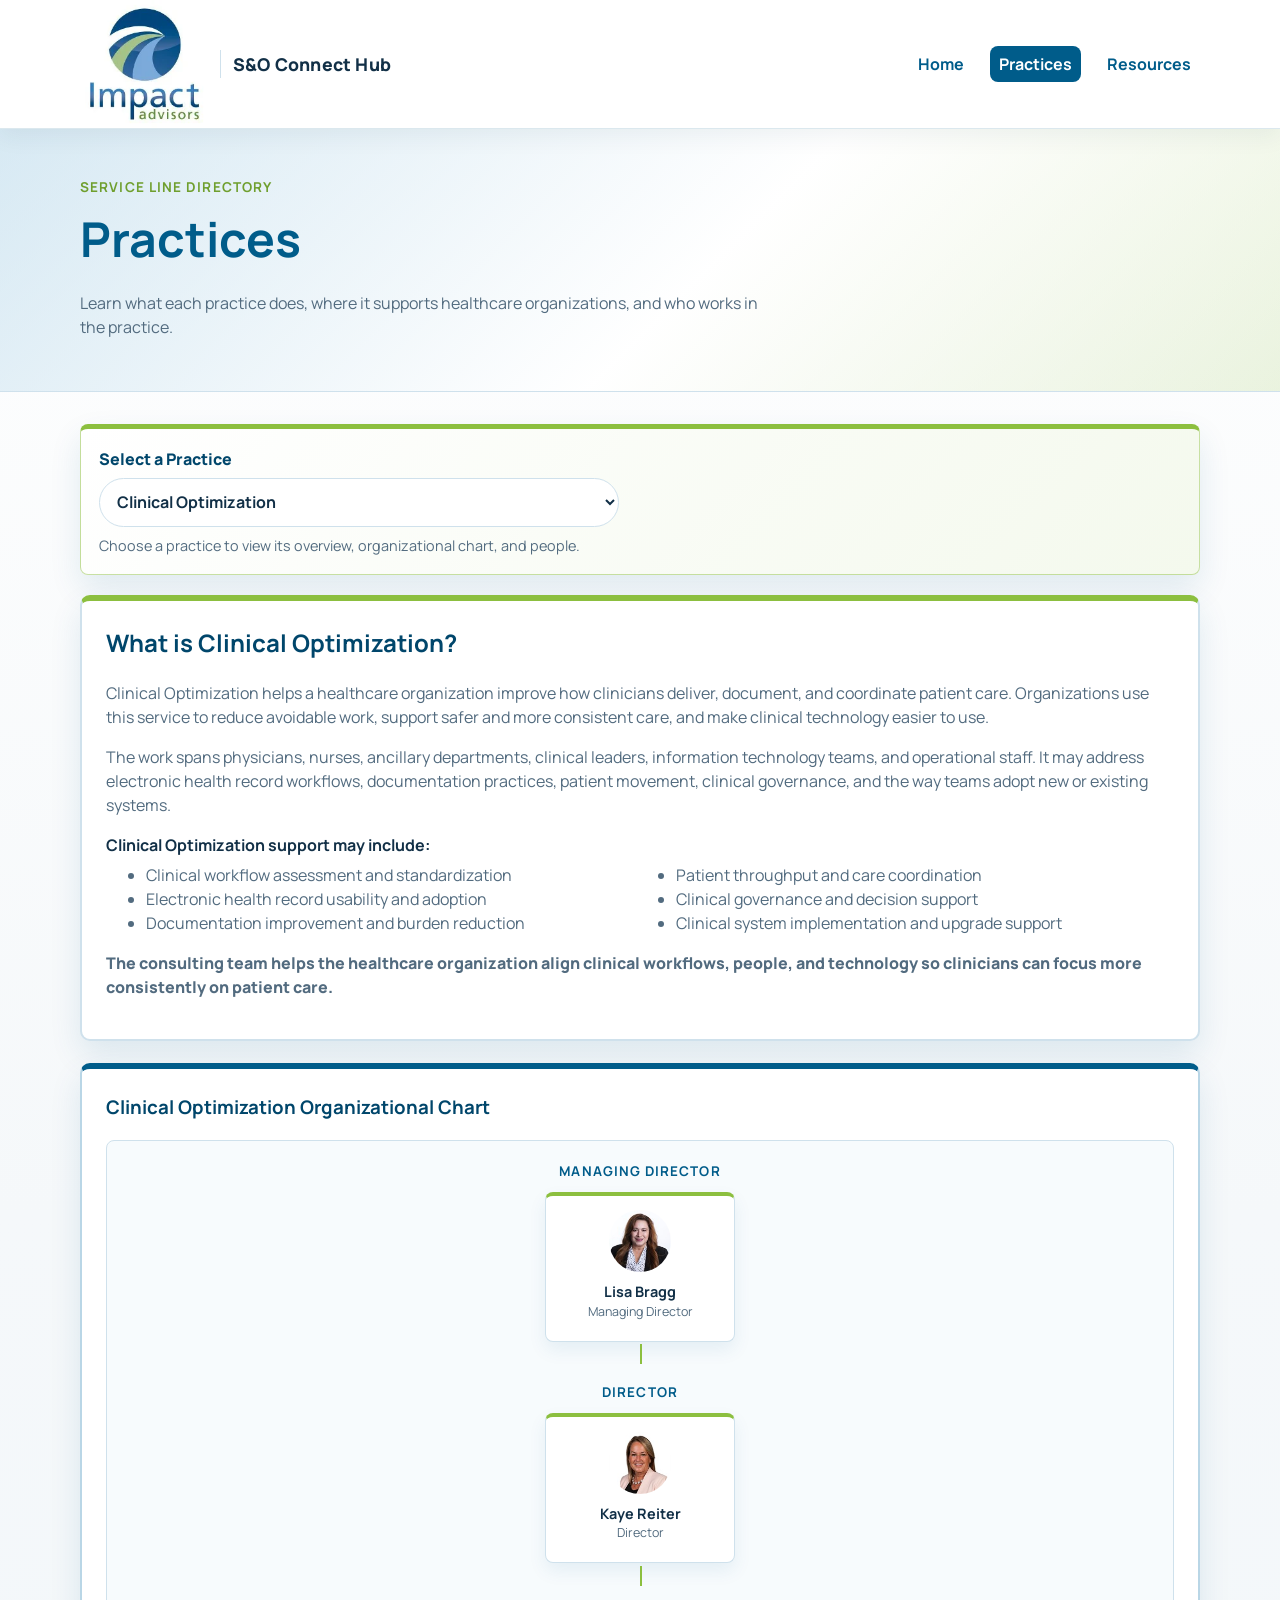
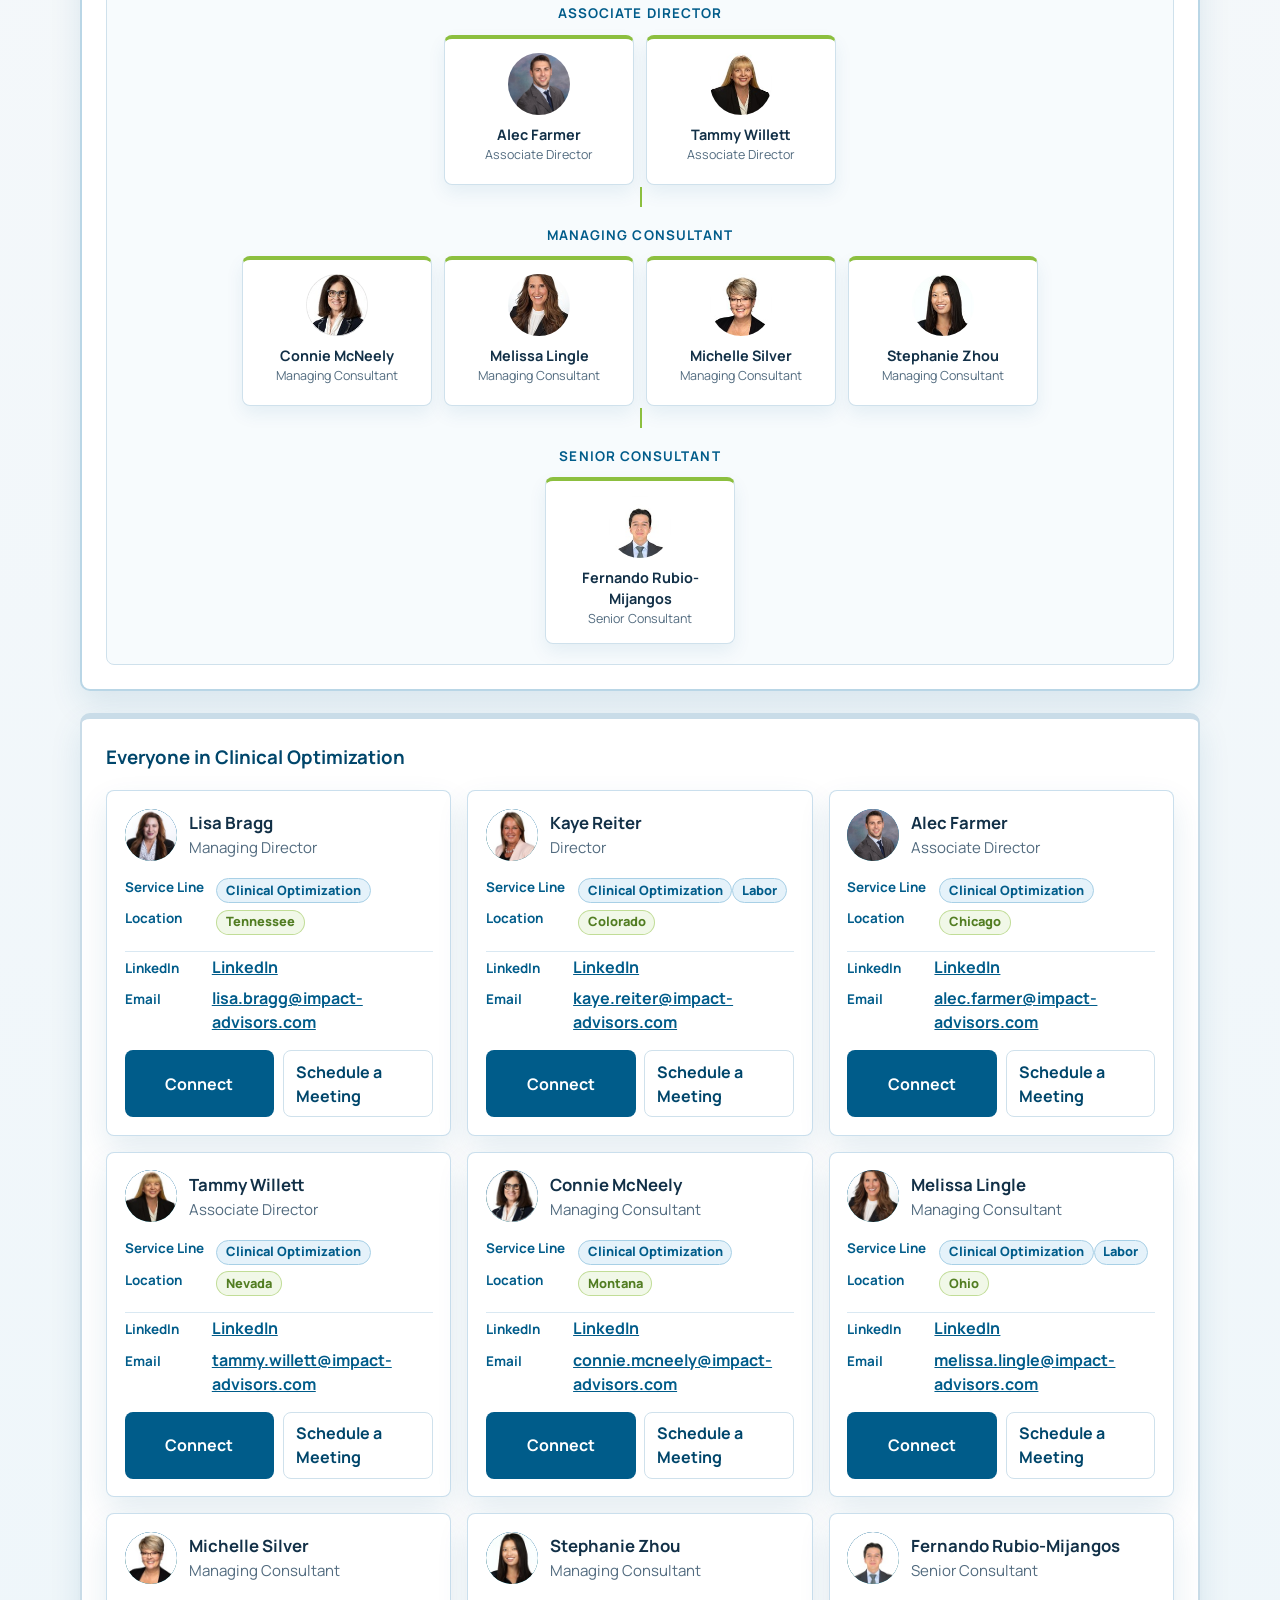
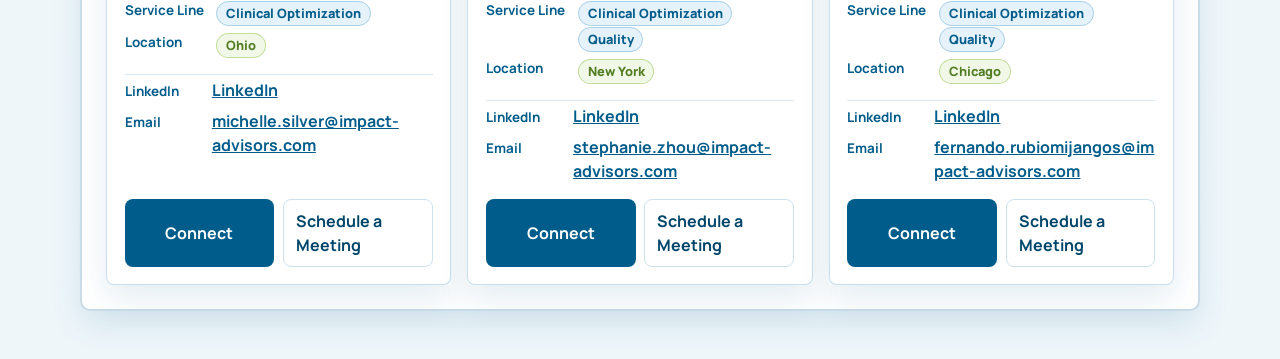
==== commit 53766c35: "Rename site to S&O Connect Hub" ====
--- a/practices/index.html
+++ b/practices/index.html
@@ -1,6 +1,6 @@
-<!DOCTYPE html><html lang="en"><head><meta charset="UTF-8"><meta name="viewport" content="width=device-width,initial-scale=1"><title>Practices | Connect Hub</title>
+<!DOCTYPE html><html lang="en"><head><meta charset="UTF-8"><meta name="viewport" content="width=device-width,initial-scale=1"><title>Practices | S&amp;O Connect Hub</title>
 <link rel="preconnect" href="https://fonts.googleapis.com"><link rel="preconnect" href="https://fonts.gstatic.com" crossorigin><link href="https://fonts.googleapis.com/css2?family=Manrope:wght@400;500;600;700;800&display=swap" rel="stylesheet"><link rel="stylesheet" href="../styles.css"></head>
-<body><header class="top-nav"><div class="container nav-inner"><a href="../" class="brand" aria-label="Impact Advisors Connect Hub home"><img src="../assets/impact-advisors-logo.webp" alt="Impact Advisors" class="brand-logo"><span class="brand-divider" aria-hidden="true"></span><span class="brand-product">Connect Hub</span></a><nav aria-label="Primary navigation"><ul class="nav-links"><li><a href="../">Home</a></li><li><a href="./" class="active" aria-current="page">Practices</a></li><li><a href="../resources/">Resources</a></li></ul></nav></div></header>
+<body><header class="top-nav"><div class="container nav-inner"><a href="../" class="brand" aria-label="Impact Advisors S and O Connect Hub home"><img src="../assets/impact-advisors-logo.webp" alt="Impact Advisors" class="brand-logo"><span class="brand-divider" aria-hidden="true"></span><span class="brand-product">S&amp;O Connect Hub</span></a><nav aria-label="Primary navigation"><ul class="nav-links"><li><a href="../">Home</a></li><li><a href="./" class="active" aria-current="page">Practices</a></li><li><a href="../resources/">Resources</a></li></ul></nav></div></header>
 <main id="top"><section class="page-hero"><div class="container"><p class="hero-kicker">Service Line Directory</p><h1>Practices</h1><p>Learn what each practice does, where it supports healthcare organizations, and who works in the practice.</p></div></section>
 <div class="container practice-selector-layout"><div class="practice-selector-card"><label for="practiceSelect">Select a Practice</label><select id="practiceSelect" aria-describedby="practiceSelectHelp"></select><p id="practiceSelectHelp">Choose a practice to view its overview, organizational chart, and people.</p></div><div id="practiceSections" class="practice-sections" aria-live="polite"></div></div></main>
 <script src="../assets/data/roster-data.js"></script><script src="../assets/data/practice-data.js"></script><script src="../assets/js/site-data.js"></script><script src="practices.js"></script></body></html>
--- a/styles.css
+++ b/styles.css
@@ -159,7 +159,11 @@
 .practice-nav-card a { padding: .55rem .3rem; border-bottom: 1px solid var(--border); color: var(--primary); text-decoration: none; font-weight: 700; font-size: .9rem; }
 .practice-sections { display: grid; gap: 1.25rem; min-width: 0; }
 .practice-section { padding: 1.5rem; scroll-margin-top: 1rem; }
-.practice-single-section { width: 100%; }
+.practice-single-section { width: 100%; padding: 0; border: 0; border-radius: 0; background: transparent; box-shadow: none; display: grid; gap: 1.4rem; }
+.practice-content-panel { padding: 1.5rem; border: 2px solid var(--border); border-top: 6px solid var(--accent-green); border-radius: 10px; background: var(--surface); box-shadow: var(--shadow); }
+.practice-content-panel > h2, .practice-content-panel > h3 { margin-top: 0; color: var(--primary-strong); }
+.practice-org-panel { border-color: #b9d6e6; border-top-color: var(--primary); }
+.practice-people-panel { border-color: #c9dce8; }
 .practice-section > h2 { margin: 0 0 1rem; color: var(--primary-strong); }
 .practice-section > h3 { color: var(--primary); margin-top: 1.5rem; }
 .practice-content p, .practice-section li, .practice-closing, .muted-message { color: var(--muted); }
@@ -195,6 +199,7 @@
 .practice-profile-actions a { padding: .42rem .58rem; border: 1px solid var(--primary-light); border-radius: 6px; background: #fff; color: var(--primary); text-decoration: none; font-size: .75rem; font-weight: 800; }
 .practice-profile-actions a:hover, .practice-profile-actions a:focus-visible { color: #fff; background: var(--primary); }
 .resource-categories { display: grid; gap: 2rem; }
+.resource-featured-list { display: grid; gap: .85rem; width: 100%; }
 .resource-category h2 { color: var(--primary); }
 .resource-grid { display: grid; grid-template-columns: repeat(2, minmax(0,1fr)); gap: 1rem; }
 .resource-card { padding: 1.4rem; }
@@ -1115,6 +1120,8 @@
   .practice-nav-card nav { grid-template-columns: 1fr; }
   .support-list { columns: 1; }
   .practice-section { padding: 1rem; }
+  .practice-single-section { padding: 0; }
+  .practice-content-panel { padding: 1rem; }
   .practice-org-chart { padding: .8rem; }
   .practice-org-nodes { display: grid; grid-template-columns: 1fr; }
   .practice-org-node { width: 100%; min-height: 0; display: grid; grid-template-columns: 48px 1fr; text-align: left; }
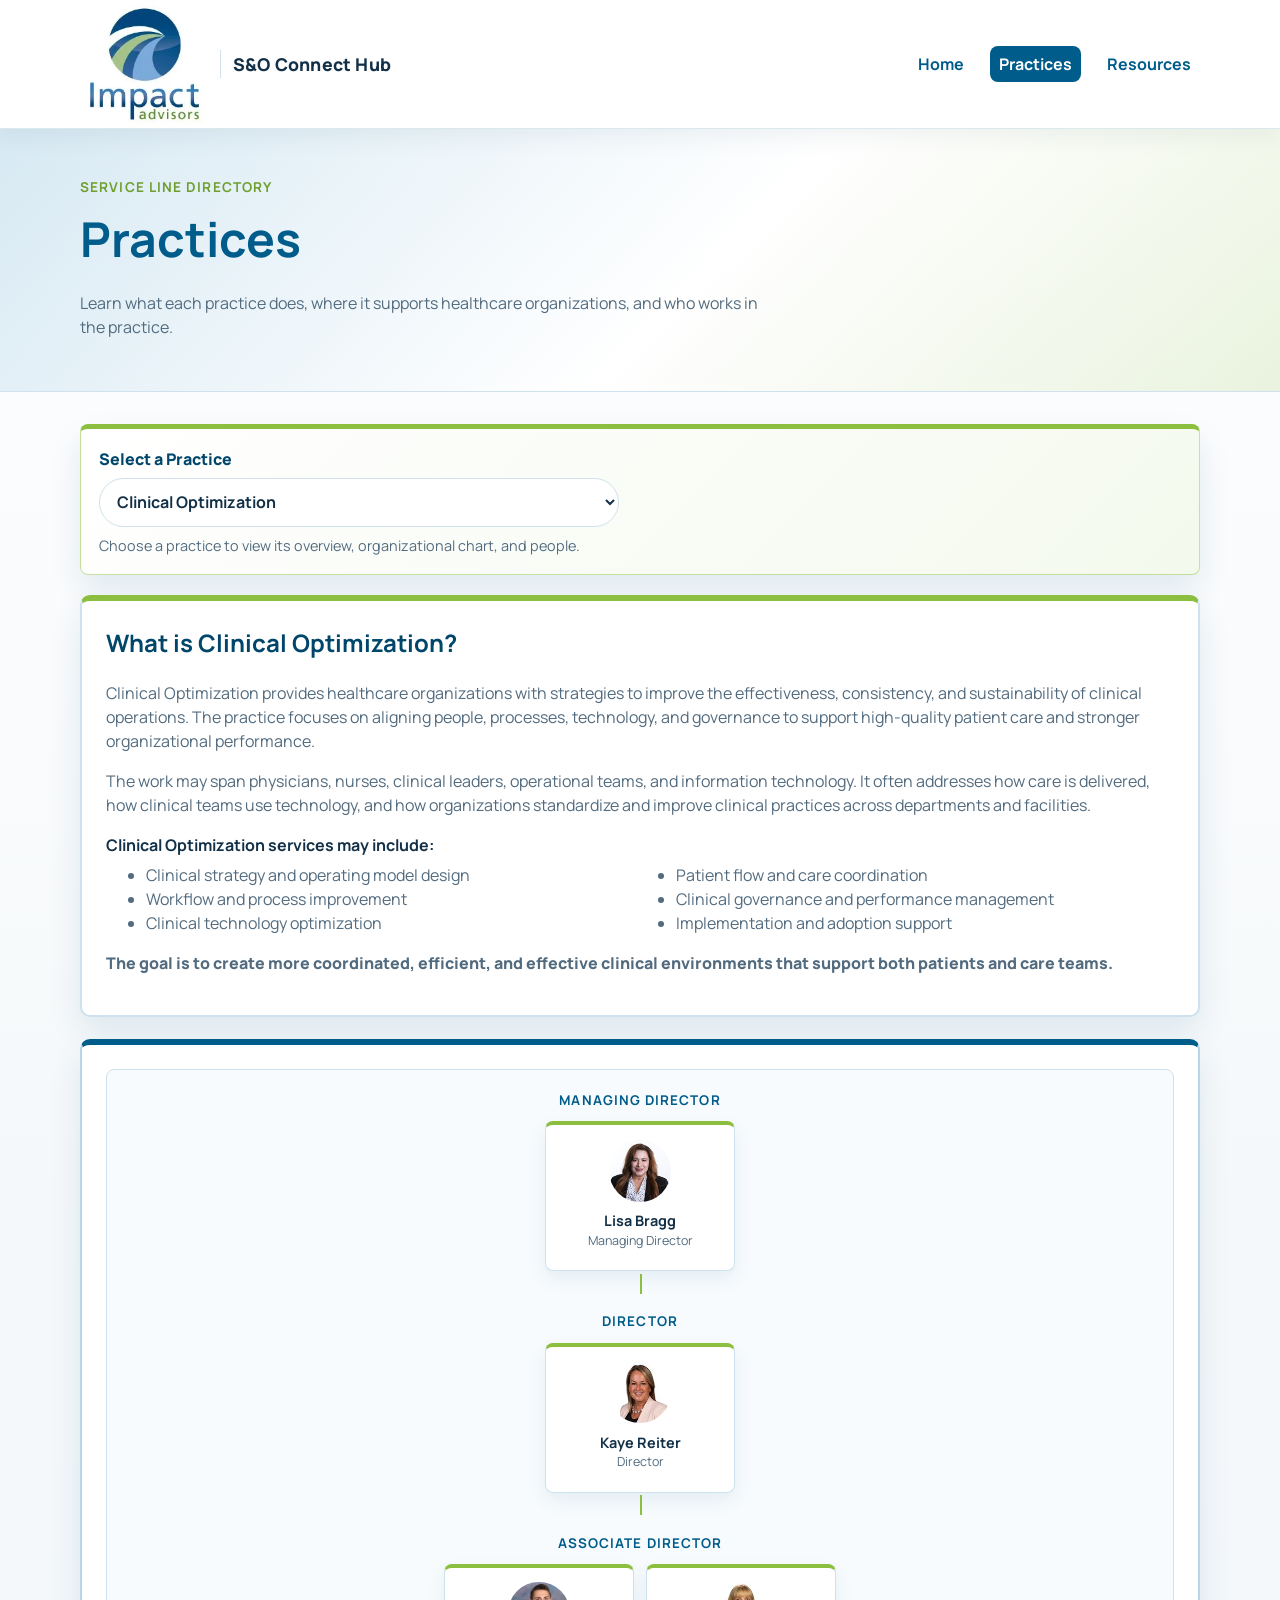
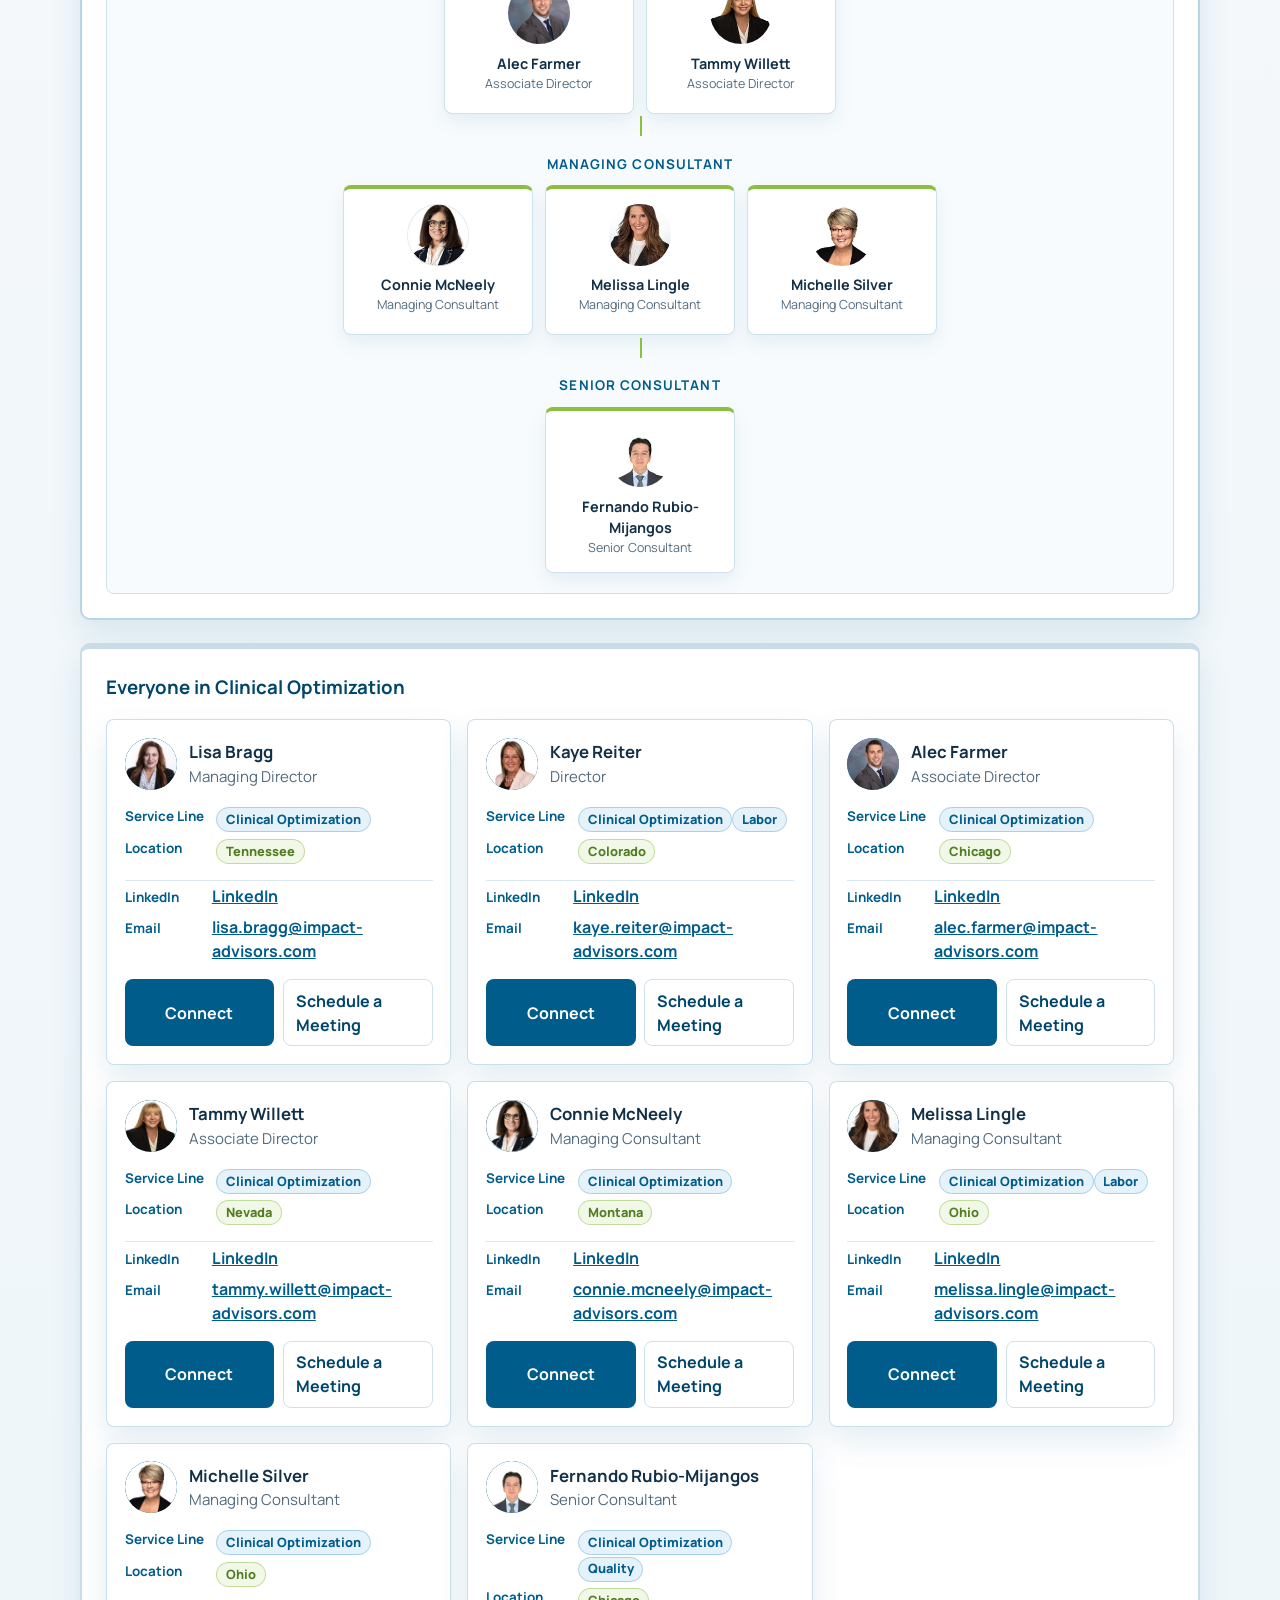
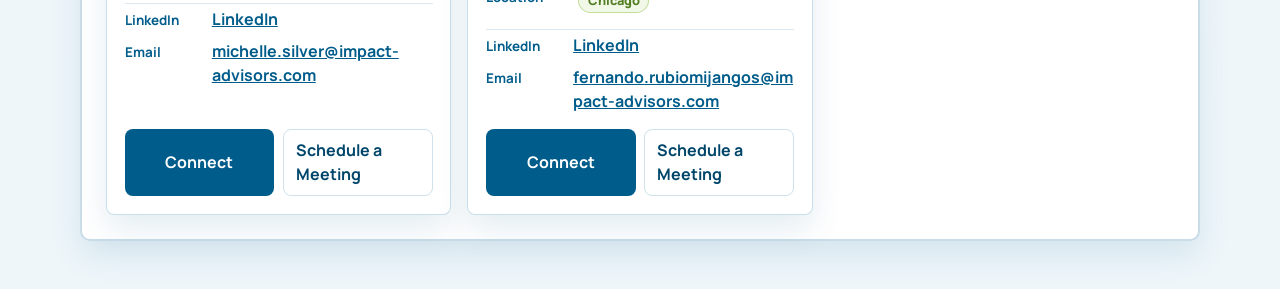
==== commit 56006eab: "Refresh cached practice page assets" ====
--- a/practices/index.html
+++ b/practices/index.html
@@ -1,6 +1,6 @@
 <!DOCTYPE html><html lang="en"><head><meta charset="UTF-8"><meta name="viewport" content="width=device-width,initial-scale=1"><title>Practices | S&amp;O Connect Hub</title>
-<link rel="preconnect" href="https://fonts.googleapis.com"><link rel="preconnect" href="https://fonts.gstatic.com" crossorigin><link href="https://fonts.googleapis.com/css2?family=Manrope:wght@400;500;600;700;800&display=swap" rel="stylesheet"><link rel="stylesheet" href="../styles.css"></head>
+<link rel="preconnect" href="https://fonts.googleapis.com"><link rel="preconnect" href="https://fonts.gstatic.com" crossorigin><link href="https://fonts.googleapis.com/css2?family=Manrope:wght@400;500;600;700;800&display=swap" rel="stylesheet"><link rel="stylesheet" href="../styles.css?v=4fda8da"></head>
 <body><header class="top-nav"><div class="container nav-inner"><a href="../" class="brand" aria-label="Impact Advisors S and O Connect Hub home"><img src="../assets/impact-advisors-logo.webp" alt="Impact Advisors" class="brand-logo"><span class="brand-divider" aria-hidden="true"></span><span class="brand-product">S&amp;O Connect Hub</span></a><nav aria-label="Primary navigation"><ul class="nav-links"><li><a href="../">Home</a></li><li><a href="./" class="active" aria-current="page">Practices</a></li><li><a href="../resources/">Resources</a></li></ul></nav></div></header>
 <main id="top"><section class="page-hero"><div class="container"><p class="hero-kicker">Service Line Directory</p><h1>Practices</h1><p>Learn what each practice does, where it supports healthcare organizations, and who works in the practice.</p></div></section>
 <div class="container practice-selector-layout"><div class="practice-selector-card"><label for="practiceSelect">Select a Practice</label><select id="practiceSelect" aria-describedby="practiceSelectHelp"></select><p id="practiceSelectHelp">Choose a practice to view its overview, organizational chart, and people.</p></div><div id="practiceSections" class="practice-sections" aria-live="polite"></div></div></main>
-<script src="../assets/data/roster-data.js"></script><script src="../assets/data/practice-data.js"></script><script src="../assets/js/site-data.js"></script><script src="practices.js"></script></body></html>
+<script src="../assets/data/roster-data.js"></script><script src="../assets/data/practice-data.js"></script><script src="../assets/js/site-data.js"></script><script src="practices.js?v=4fda8da"></script></body></html>
--- a/styles.css
+++ b/styles.css
@@ -177,13 +177,17 @@
 .practice-person-card h4 { font-size: .88rem; color: var(--text); }
 .practice-person-card p { font-size: .76rem; color: var(--muted); }
 .back-to-top { display: inline-block; margin-top: 1.25rem; }
+.back-to-top-container { display: flex; justify-content: center; padding: 1.5rem 0 0; }
+.back-to-top-button { display: inline-flex; width: auto; min-width: 150px; }
 .practice-org-chart { display: grid; gap: 1rem; padding: 1.25rem; border: 1px solid var(--border); border-radius: 8px; background: var(--surface-soft); overflow: hidden; }
 .practice-org-level { position: relative; text-align: center; }
 .practice-org-level:not(:last-child) { padding-bottom: 1.5rem; }
 .practice-org-level:not(:last-child)::after { content: ""; position: absolute; left: 50%; bottom: .1rem; width: 2px; height: 1.25rem; background: var(--accent-green); }
 .practice-org-level h4 { margin: 0 0 .7rem; color: var(--primary); font-size: .84rem; letter-spacing: .08em; text-transform: uppercase; }
 .practice-org-nodes { display: flex; flex-wrap: wrap; justify-content: center; gap: .75rem; }
-.practice-org-node { width: 190px; min-height: 150px; display: flex; flex-direction: column; align-items: center; padding: .9rem; border: 1px solid var(--border); border-top: 4px solid var(--accent-green); border-radius: 8px; background: #fff; box-shadow: 0 8px 18px rgba(0,92,138,.08); }
+.practice-org-node { width: 190px; min-height: 150px; display: flex; flex-direction: column; align-items: center; padding: .9rem; border: 1px solid var(--border); border-top: 4px solid var(--accent-green); border-radius: 8px; background: #fff; box-shadow: 0 8px 18px rgba(0,92,138,.08); color: inherit; font: inherit; cursor: pointer; transition: transform .2s ease, box-shadow .2s ease; }
+.practice-org-node:hover { transform: translateY(-3px); box-shadow: 0 14px 26px rgba(0,92,138,.15); }
+.practice-org-node:focus-visible { outline: 3px solid rgba(47,128,183,.35); outline-offset: 3px; }
 .practice-org-avatar { width: 62px; height: 62px; margin-bottom: .55rem; border-radius: 50%; overflow: hidden; background: var(--bg-accent); }
 .practice-org-avatar img, .practice-profile-avatar img { width: 100%; height: 100%; object-fit: cover; }
 .practice-org-node strong { color: var(--text); font-size: .9rem; }
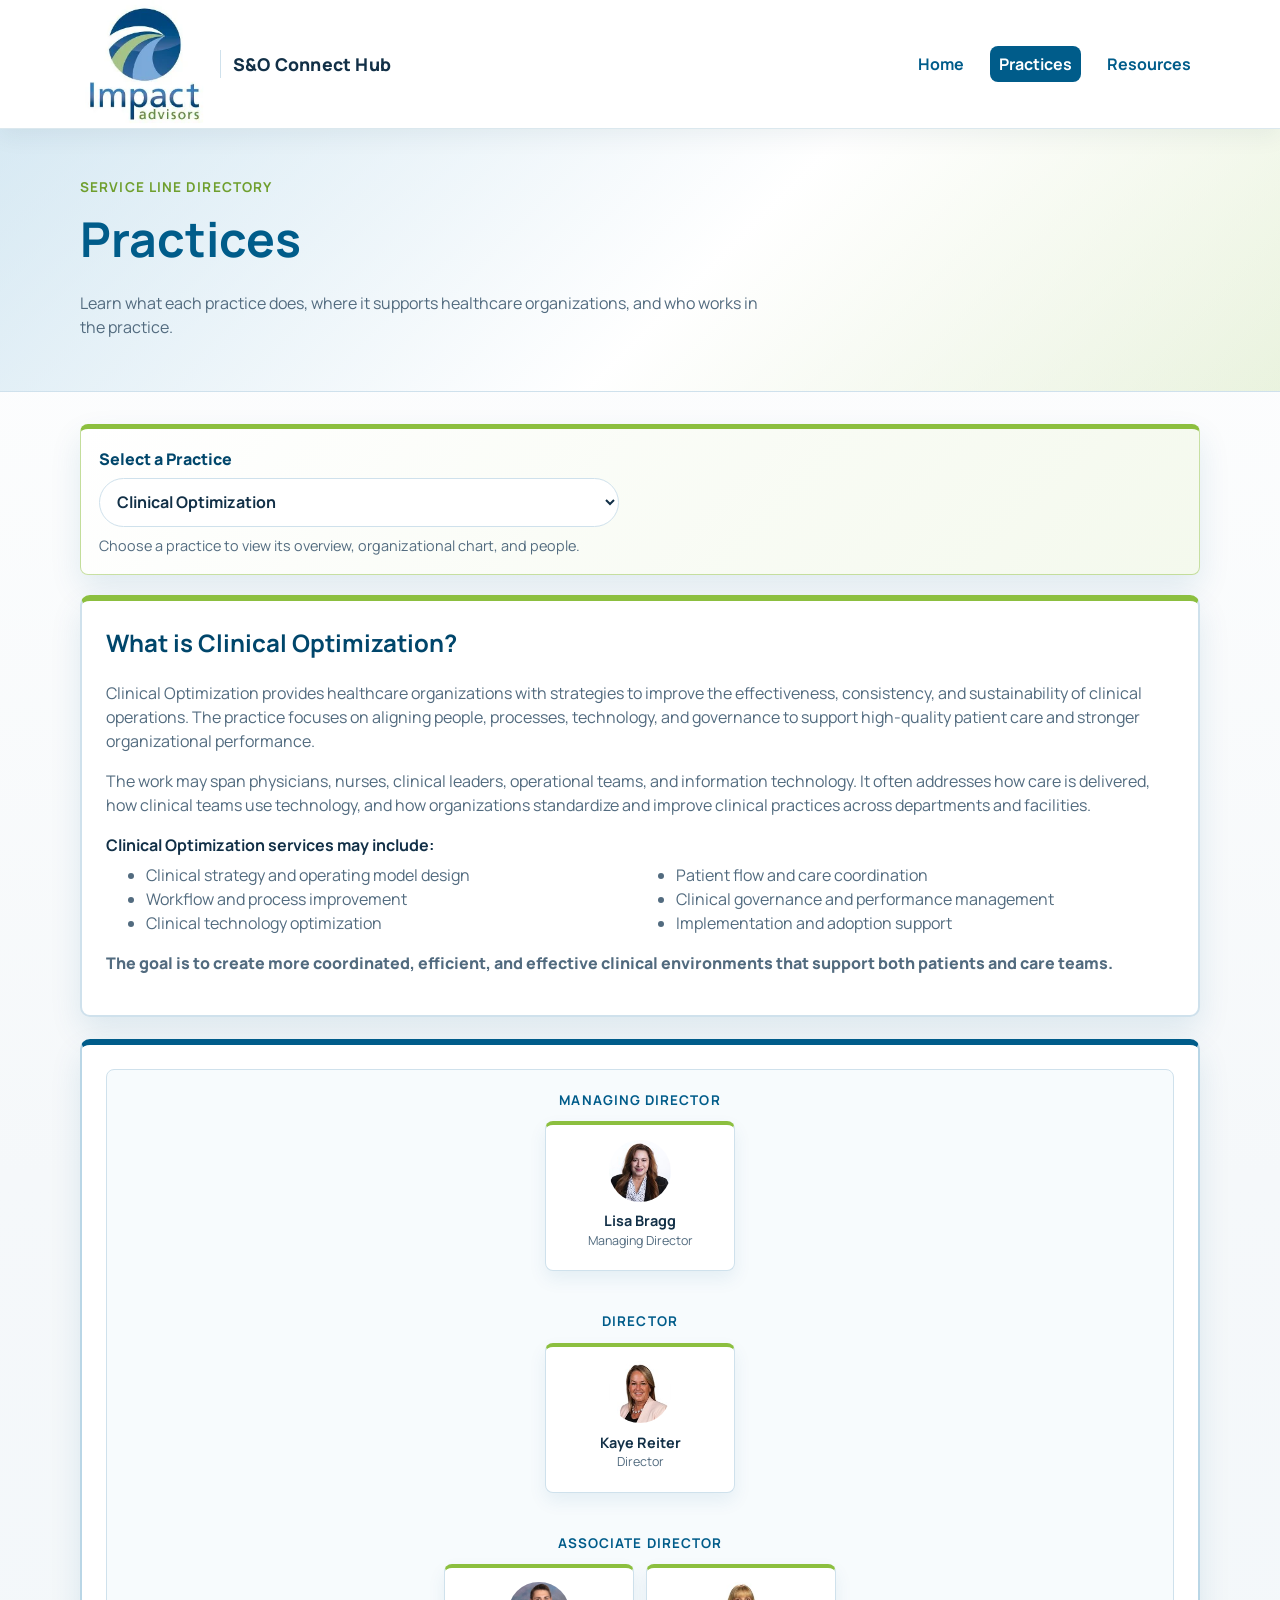
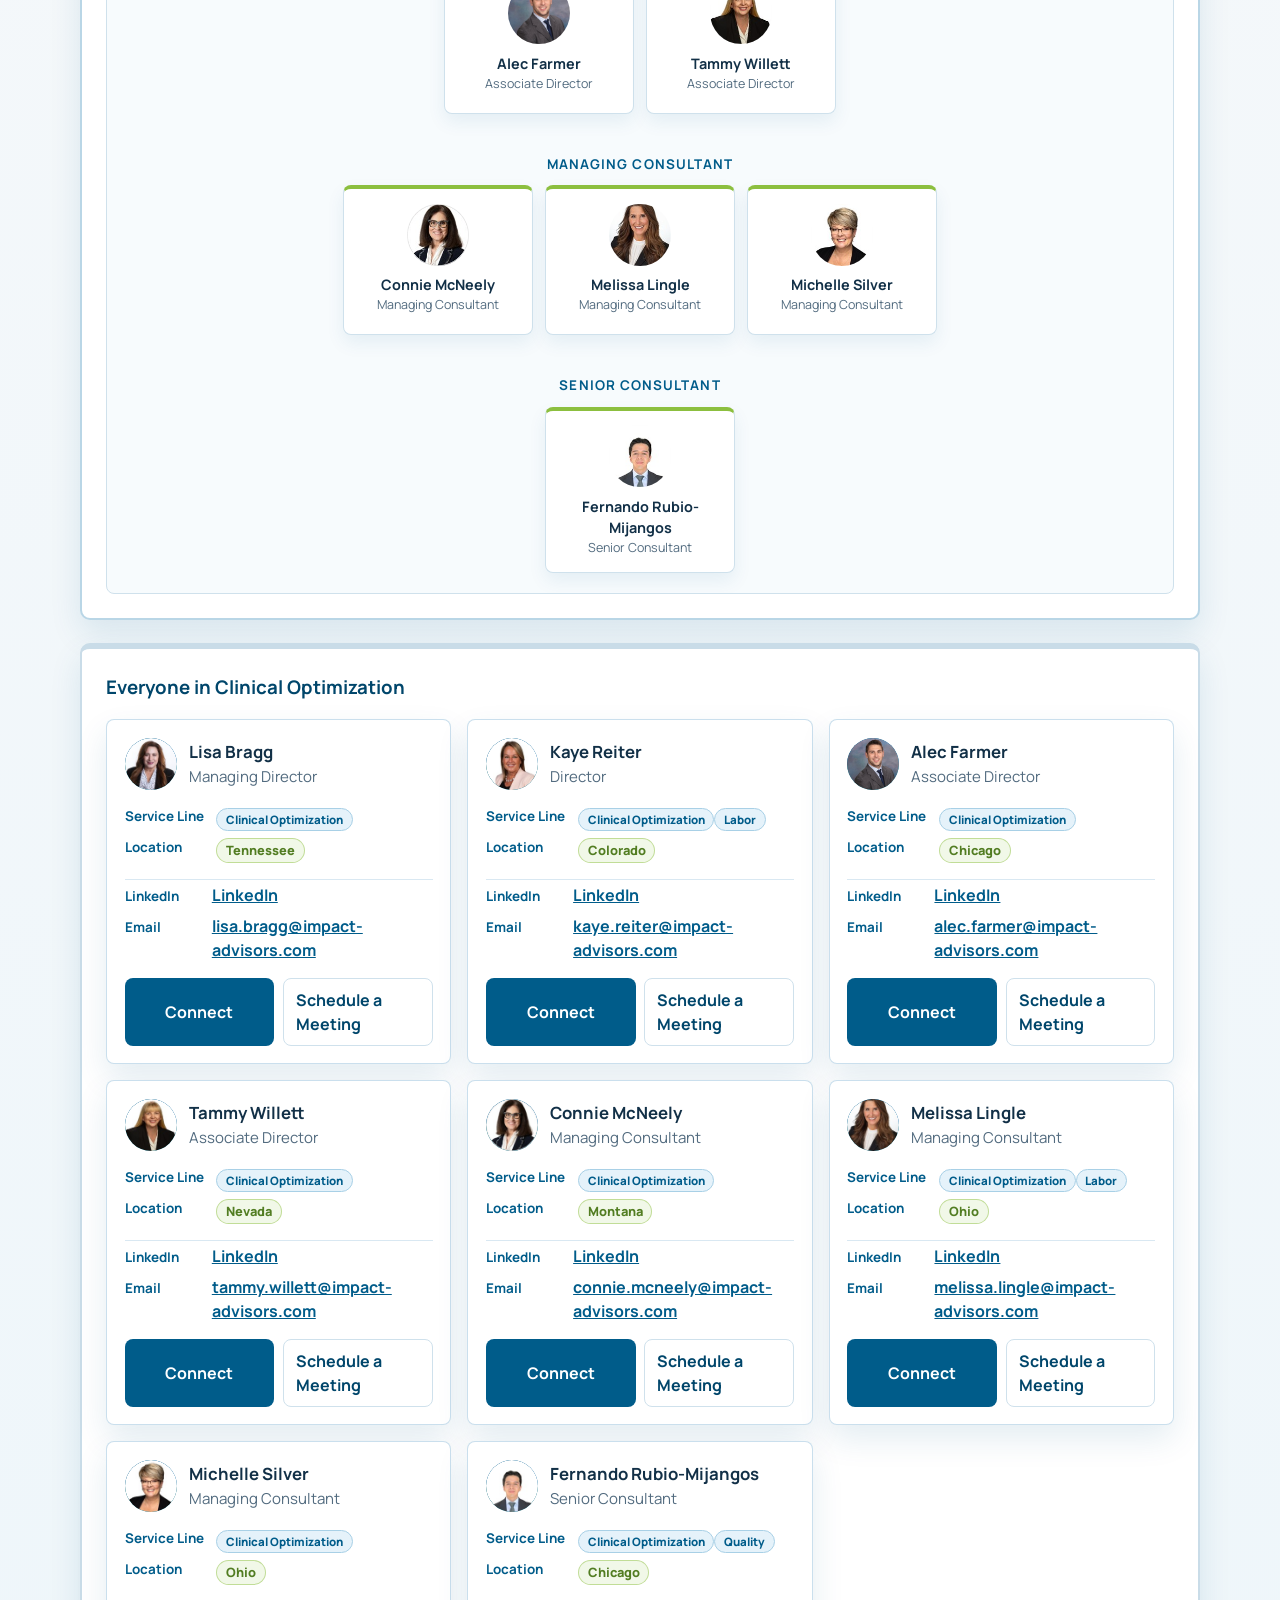
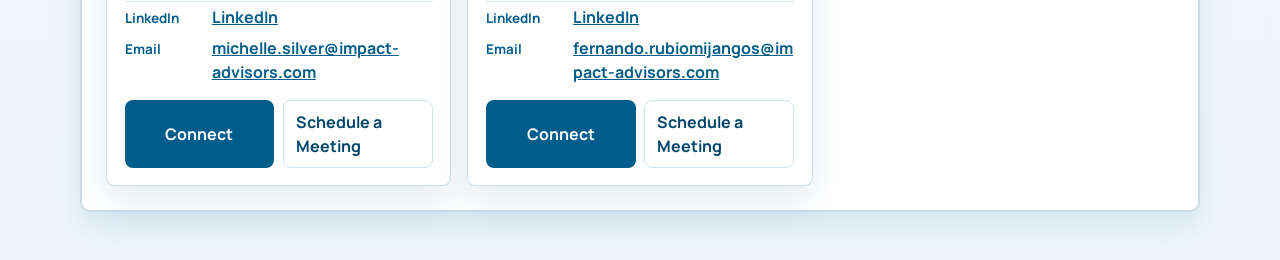
==== commit 1e5a69c5: "Prevent service line wrapping and refresh styles" ====
--- a/practices/index.html
+++ b/practices/index.html
@@ -1,5 +1,5 @@
 <!DOCTYPE html><html lang="en"><head><meta charset="UTF-8"><meta name="viewport" content="width=device-width,initial-scale=1"><title>Practices | S&amp;O Connect Hub</title>
-<link rel="preconnect" href="https://fonts.googleapis.com"><link rel="preconnect" href="https://fonts.gstatic.com" crossorigin><link href="https://fonts.googleapis.com/css2?family=Manrope:wght@400;500;600;700;800&display=swap" rel="stylesheet"><link rel="stylesheet" href="../styles.css?v=4fda8da"></head>
+<link rel="preconnect" href="https://fonts.googleapis.com"><link rel="preconnect" href="https://fonts.gstatic.com" crossorigin><link href="https://fonts.googleapis.com/css2?family=Manrope:wght@400;500;600;700;800&display=swap" rel="stylesheet"><link rel="stylesheet" href="../styles.css?v=20260803-2"></head>
 <body><header class="top-nav"><div class="container nav-inner"><a href="../" class="brand" aria-label="Impact Advisors S and O Connect Hub home"><img src="../assets/impact-advisors-logo.webp" alt="Impact Advisors" class="brand-logo"><span class="brand-divider" aria-hidden="true"></span><span class="brand-product">S&amp;O Connect Hub</span></a><nav aria-label="Primary navigation"><ul class="nav-links"><li><a href="../">Home</a></li><li><a href="./" class="active" aria-current="page">Practices</a></li><li><a href="../resources/">Resources</a></li></ul></nav></div></header>
 <main id="top"><section class="page-hero"><div class="container"><p class="hero-kicker">Service Line Directory</p><h1>Practices</h1><p>Learn what each practice does, where it supports healthcare organizations, and who works in the practice.</p></div></section>
 <div class="container practice-selector-layout"><div class="practice-selector-card"><label for="practiceSelect">Select a Practice</label><select id="practiceSelect" aria-describedby="practiceSelectHelp"></select><p id="practiceSelectHelp">Choose a practice to view its overview, organizational chart, and people.</p></div><div id="practiceSections" class="practice-sections" aria-live="polite"></div></div></main>
--- a/styles.css
+++ b/styles.css
@@ -182,7 +182,6 @@
 .practice-org-chart { display: grid; gap: 1rem; padding: 1.25rem; border: 1px solid var(--border); border-radius: 8px; background: var(--surface-soft); overflow: hidden; }
 .practice-org-level { position: relative; text-align: center; }
 .practice-org-level:not(:last-child) { padding-bottom: 1.5rem; }
-.practice-org-level:not(:last-child)::after { content: ""; position: absolute; left: 50%; bottom: .1rem; width: 2px; height: 1.25rem; background: var(--accent-green); }
 .practice-org-level h4 { margin: 0 0 .7rem; color: var(--primary); font-size: .84rem; letter-spacing: .08em; text-transform: uppercase; }
 .practice-org-nodes { display: flex; flex-wrap: wrap; justify-content: center; gap: .75rem; }
 .practice-org-node { width: 190px; min-height: 150px; display: flex; flex-direction: column; align-items: center; padding: .9rem; border: 1px solid var(--border); border-top: 4px solid var(--accent-green); border-radius: 8px; background: #fff; box-shadow: 0 8px 18px rgba(0,92,138,.08); color: inherit; font: inherit; cursor: pointer; transition: transform .2s ease, box-shadow .2s ease; }
@@ -605,17 +604,6 @@
   padding-bottom: 0;
 }
 
-.org-chart-level:not(:last-child)::after {
-  content: "";
-  position: absolute;
-  bottom: 0.25rem;
-  left: 50%;
-  width: 2px;
-  height: 1.5rem;
-  background: linear-gradient(var(--primary-medium), var(--accent-green));
-  transform: translateX(-50%);
-}
-
 .org-chart-level-label {
   margin: 0 0 0.55rem;
   color: var(--primary);
@@ -827,7 +815,8 @@
   overflow-wrap: anywhere;
 }
 
-.profile-tag-single-line {
+.profile-tag-single-line,
+.profile-details dd:first-of-type .profile-tag {
   font-size: 0.72rem;
   white-space: nowrap;
 }
@@ -1078,11 +1067,6 @@
 
   .org-chart-level {
     padding-bottom: 1.7rem;
-  }
-
-  .org-chart-level:not(:last-child)::after {
-    bottom: 0.2rem;
-    height: 1.3rem;
   }
 
   .org-chart-people {
